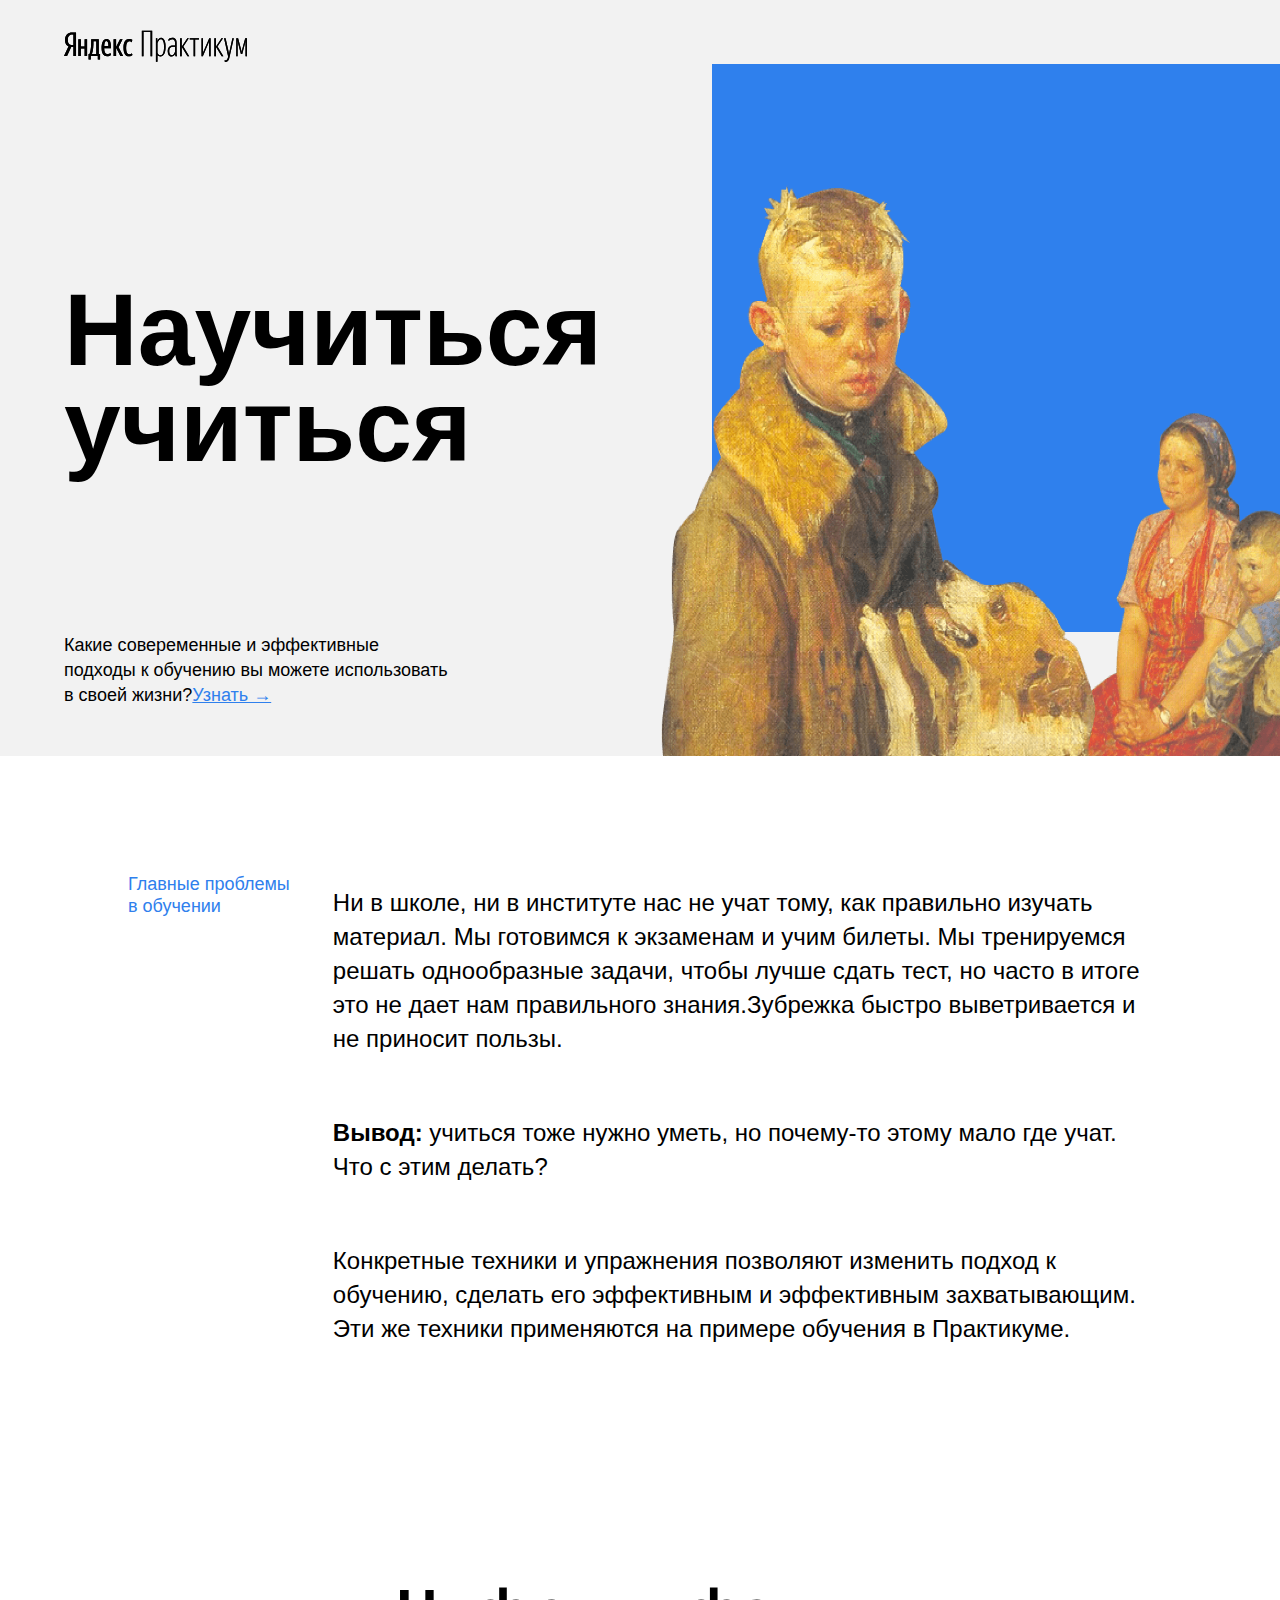
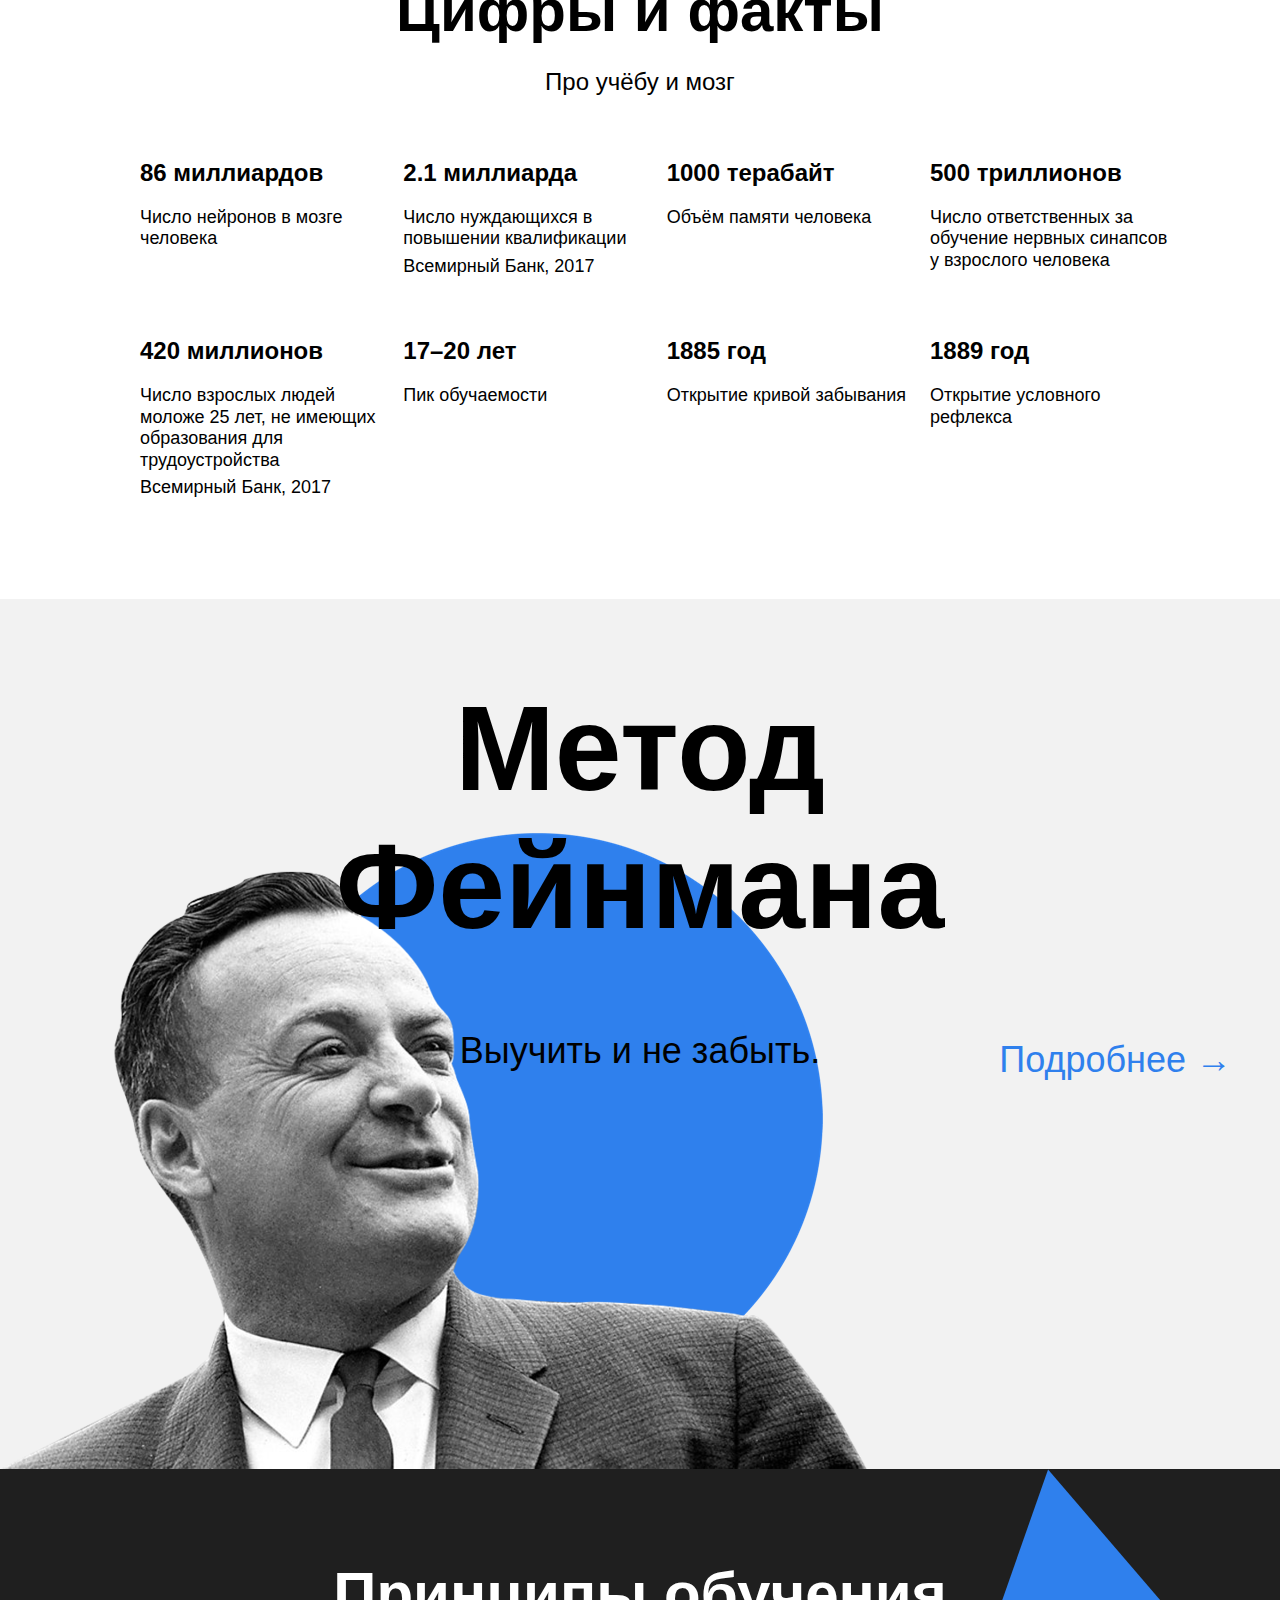
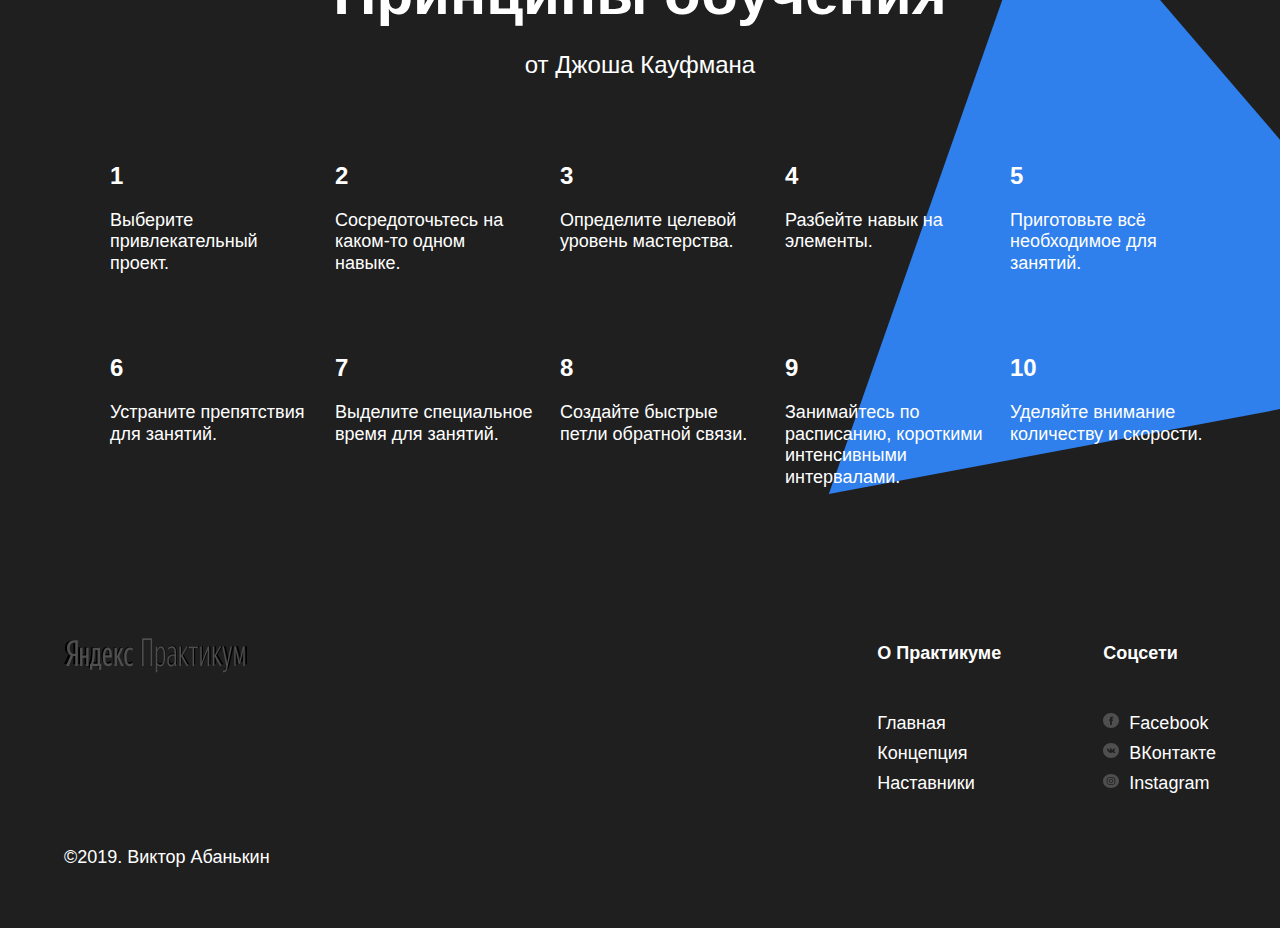
==== index.html @ 9053b9c8 "Add files via upload" ====
<!DOCTYPE html>
<html lang="ru">
<head>
  <meta charset="UTF-8">
  <link rel="stylesheet" href="./styles/normalize.css" >
  <link rel="stylesheet" href="./styles/style.css">
  <meta name="viewport" content="width=device-width, initial-scale=1.0">
  <title>Научиться учиться</title>
</head>
<body>
  <div class="page">
    <header class="header">
      <div><img class="logo logo_place_header" src="./images/logo_place_header.svg" alt ="Яндекс практикум"></div>
      <h1 class="header__title"> Научиться учиться </h1>
      <p class="header__subtitle"> Какие совеременные и эффективные подходы к обучению вы можете использовать в своей жизни?<a class="header__link" href="#" класс ="ссылка"> Узнать →</a></p>
      <img class="header__main-illustration" src="./images/header-image.png" alt ="Опять двойка">
      <div class="header__square-pic"></div>
  </header>
  <main class="content">
  <section class="description" aria-label="Главные проблемы в обучении">
      <div class="two-columns">
      <p class="two-columns__brief"> Главные проблемы в обучении </p>
      <div class='two-columns__main-text'>
      <p class = " two-columns__paragraph"> Ни в школе, ни в институте нас не учат тому, как правильно
      изучать материал. Мы готовимся к экзаменам и учим билеты. Мы тренируемся решать однообразные задачи, 
      чтобы лучше сдать тест, но часто в итоге это не дает нам правильного знания.Зубрежка быстро выветривается и не приносит пользы.
      </p>
      <p class="two-columns__paragraph">
      <span class="two-columns__span-accent"> Вывод:</span> учиться тоже нужно уметь, но почему-то этому мало где учат. Что с этим делать?
      </p>
      <p class="two-columns__paragraph">
      Конкретные техники и упражнения позволяют изменить подход к обучению, сделать его эффективным и эффективным
      захватывающим.
      Эти же техники применяются на примере обучения в Практикуме.</p>
  </div>
  </div>
  </section>

<section class="digits">
        <h2 class="digits-title">Цифры и факты</h2>
        <p class="digits-subtitle">Про учёбу и мозг</p>
        <ul class="table">
          <li class="table__cell">
            <h3 class="table__heading">86 миллиардов</h3>
            <p class="table__text">Число нейронов в мозге человека</p>
          </li>
          <li class="table__cell">
            <h3 class="table__heading">2.1 миллиарда</h3>
            <p class="table__text">Число нуждающихся в повышении квалификации</p>
            <cite class="table__text">Всемирный Банк, 2017</cite>
          </li>
          <li class="table__cell">
            <h3 class="table__heading">1000 терабайт</h3>
            <p class="table__text">Объём памяти человека</p>
          </li>
          <li class="table__cell">
            <h3 class="table__heading">500 триллионов</h3>
            <p class="table__text">Число ответственных за обучение нервных синапсов у взрослого человека</p>
          </li>
          <li class="table__cell">
            <h3 class="table__heading">420 миллионов</h3>
            <p class="table__text">Число взрослых людей моложе 25 лет, не имеющих образования для трудоустройства</p>
            <cite class="table__text">Всемирный Банк, 2017</cite>
          </li>
          <li class="table__cell">
            <h3 class="table__heading">17–20 лет</h3>
            <p class="table__text">Пик обучаемости</p>
          </li>
          <li class="table__cell">
            <h3 class="table__heading">1885 год</h3>
            <p class="table__text">Открытие кривой забывания</p>
          </li>
          <li class="table__cell">
            <h3 class="table__heading">1889 год</h3>
            <p class="table__text">Открытие условного рефлекса</p>
          </li>
        </ul>
</section>


 <section class="feynman">
        <h2 class="feynman__title">Метод Фейнмана</h2>
        <p class="feynman__subtitle">Выучить и не забыть.</p>
        <a class="feynman__link" href="https://medium.com/taking-note/learning-from-the-feynman-technique-5373014ad230" target="_blank" rel="noopener">Подробнее &rarr;</a>
      </section>

      <section class="kaufman">
        <h2 class="section-title section-title_theme_dark">Принципы обучения</h2>
        <p class="section-subtitle section-subtitle_theme_dark">от Джоша Кауфмана</p>
        <ul class="table table_theme_dark">
          <li class="table__cell table__cell_theme_dark">
            <h3 class="table__heading table__heading_theme_dark">1</h3>
            <p class="table__text table__text_theme_dark">Выберите привлекательный проект.</p>
          </li>
          <li class="table__cell table__cell_theme_dark">
            <h3 class="table__heading table__heading_theme_dark">2</h3>
            <p class="table__text table__text_theme_dark">Сосредоточьтесь на каком-то одном навыке.</p>
          </li>
          <li class="table__cell table__cell_theme_dark">
            <h3 class="table__heading table__heading_theme_dark">3</h3>
            <p class="table__text table__text_theme_dark">Определите целевой уровень мастерства.</p>
          </li>
          <li class="table__cell table__cell_theme_dark">
            <h3 class="table__heading table__heading_theme_dark">4</h3>
            <p class="table__text table__text_theme_dark">Разбейте навык на элементы.</p>
          </li>
          <li class="table__cell table__cell_theme_dark">
            <h3 class="table__heading table__heading_theme_dark">5</h3>
            <p class="table__text table__text_theme_dark">Приготовьте всё необходимое для занятий.</p>
          </li>
          <li class="table__cell table__cell_theme_dark">
            <h3 class="table__heading table__heading_theme_dark">6</h3>
            <p class="table__text table__text_theme_dark">Устраните препятствия для занятий.</p>
          </li>
          <li class="table__cell table__cell_theme_dark">
            <h3 class="table__heading table__heading_theme_dark">7</h3>
            <p class="table__text table__text_theme_dark">Выделите специальное время для занятий.</p>
          </li>
          <li class="table__cell table__cell_theme_dark">
            <h3 class="table__heading table__heading_theme_dark">8</h3>
            <p class="table__text table__text_theme_dark">Создайте быстрые петли обратной связи.</p>
          </li>
          <li class="table__cell table__cell_theme_dark">
            <h3 class="table__heading table__heading_theme_dark">9</h3>
            <p class="table__text table__text_theme_dark">Занимайтесь по расписанию, короткими интенсивными интервалами.</p>
          </li>
          <li class="table__cell table__cell_theme_dark">
            <h3 class="table__heading table__heading_theme_dark">10</h3>
            <p class="table__text table__text_theme_dark">Уделяйте внимание количеству и скорости.</p>
          </li>
        </ul>
        <div class="kaufman__triangle rotation">
        </div>
      </section>


  </main>
<footer class="footer">
      <div class="footer__columns">
        <div class="footer__column footer__column_content_copyright">
          <img class="logo logo_place_footer" src="./images/logo_place_footer.svg" alt="Логотип Яндекс Практикум">
          <p class="footer__author">&copy;2019. Виктор Абанькин</p>
        </div>
        <nav class="footer__column footer__column_content_info">
          <h3 class="footer__column-heading">О Практикуме</h3>
          <ul class="footer__column-links">
            <li><a class="footer__column-link" href="https://praktikum.yandex.ru/" target="_blank" rel="noopener">Главная</a></li>
            <li><a class="footer__column-link" href="#" target="_blank" rel="noopener">Концепция</a></li>
            <li><a class="footer__column-link" href="#" target="_blank" rel="noopener">Наставники</a></li>
          </ul>
        </nav>
        <nav class="footer__column footer__column_content_social">
          <h3 class="footer__column-heading">Соцсети</h3>
          <ul class="footer__column-links">
            <li><a class="footer__column-link" href="#" target="_blank" lang="en" rel="noopener"><img class="footer__social-icon" src="./images/facebook_color_white.svg" alt="Иконка социальной сети Фейсбук">Facebook</a></li>
            <li><a class="footer__column-link" href="#" target="_blank" rel="noopener"><img class="footer__social-icon" src="./images/vk_color_white.svg" alt="Иконка социальной сети ВКонтакте">ВКонтакте</a></li>
            <li><a class="footer__column-link" href="#" target="_blank" lang="en" rel="noopener"><img class="footer__social-icon" src="./images/instagram_color_white.svg" alt="Иконка социальной сети Инстаграм">Instagram</a></li>
          </ul>
        </nav>
      </div>
    </footer>
  </div>
</body>
</html>
---- styles/style.css ----
.page {  
  min-width: 1100px;
  /* мы ещё не умеем делать мобильную версию сайта, */
  /* поэтому выше установлена минимальная ширина страницы */
  max-width: 1600px;
  /* выше установили ограничение по максимальной ширине */
  margin: 0 auto;
  /* выше для экранов больше 1600px отцентрировали весь контент */
  font-family: 'Helvetica Neue', Arial, sans-serif;
}
/* шапка */
.header {
  height: 100vh;
  min-height: 600px;
  max-height: 756px;
  background-color:#F2F2F2;
  display:flex;
  position: relative;
  margin-bottom:100px;
  overflow:hidden;
  background-attachment: #f2f2f2;
}
.page: {
  min-width: 1100px;
  max-width: 1600px;

}
.logo {
  background-image:url(../images/logo_place_header.svg);
  background-repeat: no-repeat;
}
.logo_place_header {
  position:absolute;
  top:30px;
  left:64px;
  width:183px;
  height:32px;
  overflow:hidden;
}
.header__title {
  text-align: left;
  position: relative;
  width:730px;
  font-size:102px;
  line-height:96px;
  margin-left:64px;
  font-weight: bold;
  margin-top:auto;
  margin-bottom:auto;
  display:inline-block;
}
.header__subtitle {
  position: absolute;
  bottom:30px;
  left:64px;
  width:388px;
  line-height:25px;
  font-size:18px;
}
/* ссылка в шапке */
.header__link {
  position: absolute;
  color:#2F80ED;
}
.header__main-illustration {
  position: absolute;
  right:0;
  bottom:0;
  width:765px;
  height:608px;
  z-index:1;
  max-width:50%;
}
/* ниже мы привели пример двух селекторов, чтобы вы вспомнили запись элемента */
.header__square-pic {
  height: 568px;
  width: 568px;
  background-color:#2F80ED;
  position: absolute;
  top: 64px;
  right: 0;
}

/* контент */
.description {
  margin-top:100px;
  margin-bottom:100px;
}

.two-columns__span-accent {
  font-weight: bold;
  font-size:24px;
  line-height: 34px;
}

.two-columns {
  display:flex;
  flex-direction: row;
  justify-content: space-between;
  margin-top:0;
  width:80%;
  position: relative;
  margin-left:auto;
  margin-right:auto;
  vertical-align: top;
}

.two-columns__brief {
  flex-basis: 175px;
  color: #2F80ED;
  line-height:1.2;
  font-size:18px;
}

.two-columns__main-text {
  flex-basis: 80%;
  min-width: 784px;
  display:flex;
  flex-direction: column;
  justify-content: space-between;
}

.two-columns__paragraph{
  font-size:24px;
  line-height:34px;
  margin-top:30px;
  margin-bottom:30px;
}
/* блок digits */
.digits {
  display: flex;
  align-items: center;
  flex-direction: column;
  margin: 100px;
}
.digits-title {
  line-height: 1.15;
  font-size: 60px;
  font-weight: bold;
  text-align: center;
  margin-top: 100px;
  margin-bottom: 0px;
}
.digits-subtitle {
  margin: 0;
  margin-top: 20px;
  width: 60%;
  text-align: center;
  line-height: 34px;
  font-size: 24px;
  font-weight: normal;
  z-index: 2;
}
.table {
  max-width: 1100px;
  font-size: 24px;
  display: flex;
  flex-wrap: wrap;
  justify-content: space-between;
  align-content: space-between;
  margin: 0 auto;
}
.table__cell {
  width: 250px;
  margin-top: 60px;
  list-style: none;
}
.table__heading {
  margin: 0;
  padding: 0;
  line-height: 1.15;
  font-size: 24px;
  font-weight: bold;
}
.table__text {
  margin: 20px 0 0;
  padding: 0;
  line-height: 1.2;
  font-size: 18px;
  font-weight: normal;
  font-style: normal;
}
/* блок feynman */
.feynman {
  height: 790px;
  position: relative;
  background-image: url(../images/feynman.png);
  background-repeat: no-repeat;
  background-position: bottom 0 left 0;
  background-size: 867px 637px;
  background-color: #f2f2f2;
  display: flex;
  flex-direction: column;
  align-items: center;
  padding-top: 80px;
}
.feynman__title {
  width: 648px;
  margin: 0;
  padding: 0;
  text-align: center;
  line-height: 1.15;
  font-size: 120px;
  font-weight: bold;
}
.feynman__subtitle {
  margin: 0;
  padding: 0;
  margin-top: 70px;
  text-align: center;
  line-height: 51px;
  font-size: 36px;
  font-weight: normal;
}
.feynman__link {
  position: absolute;
  top: 50%;
  right: 48px;
  line-height: 51px;
  font-size: 36px;
  font-weight: normal;
  color:  #2f80ed;
  text-decoration: none;
  transition: opacity .3s ease;
}

 /* блок kaufman */
.kaufman {
  display: flex;
  position: relative;
  overflow: hidden;
  justify-content: center;
  flex-direction: column;
  align-items: center;
  padding: 90px auto 90px;
  margin: 0;
  background-color: #1f1f1f;
  z-index: 1;
  color: white;
}
.section-title_theme_dark {
  text-align: center;
  width: 60%;
  line-height: 1.15;
  font-size: 60px;
  font-weight: bold;
  margin-top: 90px;
  margin-bottom: 0px;
}
.section-subtitle_theme_dark {
  text-align: center;
  width: 60%;
  margin-top: 20px;
  margin-bottom: 0;
  line-height: 34px;
  font-size: 24px;
  font-weight: normal;
}
.table_theme_dark {
  margin: 0px auto 90px;
  display: flex;
  flex-wrap: wrap;
  justify-content: space-between;
}
.table__heading_theme_dark {
  line-height: 1.15;
  font-size: 24px;
  font-weight: bold;
  width: 200px;
}
.table__text_theme_dark {
  margin-top: 20px;
  font-size: 18px;
  font-weight: normal;
  line-height: 1.2;
  width: 200px;
}

.kaufman__triangle {
  position: absolute;
  right: -210px;
  overflow: hidden;
  width: 877px;
  height: 877px;
  background-image: url(../images/kaufman-triangle.svg);
  background-size: contain;
  background-repeat: no-repeat;
  top: 0;
  z-index: 0;
}
.table__cell_theme_dark {
  width: 200px;
  color: white;
  margin-right: 0;
  margin-top: 80px;
  z-index: 1;
}
.footer {
  flex-basis: 711px;
  min-height: 350px;
  widows: 90%;
  box-sizing: border-box;
  padding: 60px 0 40px;
  display: flex;
  justify-content: center;
  background-color: #1f1f1f;
}
.logo_place_footer {
  width: 183px;
  height: 35px;
}
.footer__columns {
  width: 90%;
  display: flex;
  justify-content: space-between;
}
.footer__column {
  display: flex;
  flex-direction: column;
}

.footer__column_content_copyright {
  flex-basis: 711px;
  display: flex;
  flex-direction: column;
  justify-content: space-between;
}
.footer__author {
  margin: 18px 0;
  padding: 0;
  color: white;
  line-height: 25px;
  font-size: 18px;
  font-weight: normal;
}
.footer__column-heading {
  margin: 0;
  margin-bottom: 20px;
  padding: 0;
  color: white;
  line-height: 30px;
  font-size: 18px;
  font-weight: bold;
}
.footer__column-links {
  display: flex;
  flex-direction: column;
  margin: 20px 0 16px;
  list-style: none;
  padding: 0;
  font-size: 18px;
  line-height: 30px;
  font-weight: normal;
}
.footer__social-icon {
  width: 16px;
  height: 16px;
  margin-right: 10px;
}
.footer__column-link {
  color: white;
  text-decoration: none;
  line-height: 30px;
  font-size: 18px;
  font-weight: normal;
  transition: opacity .3s ease;
}
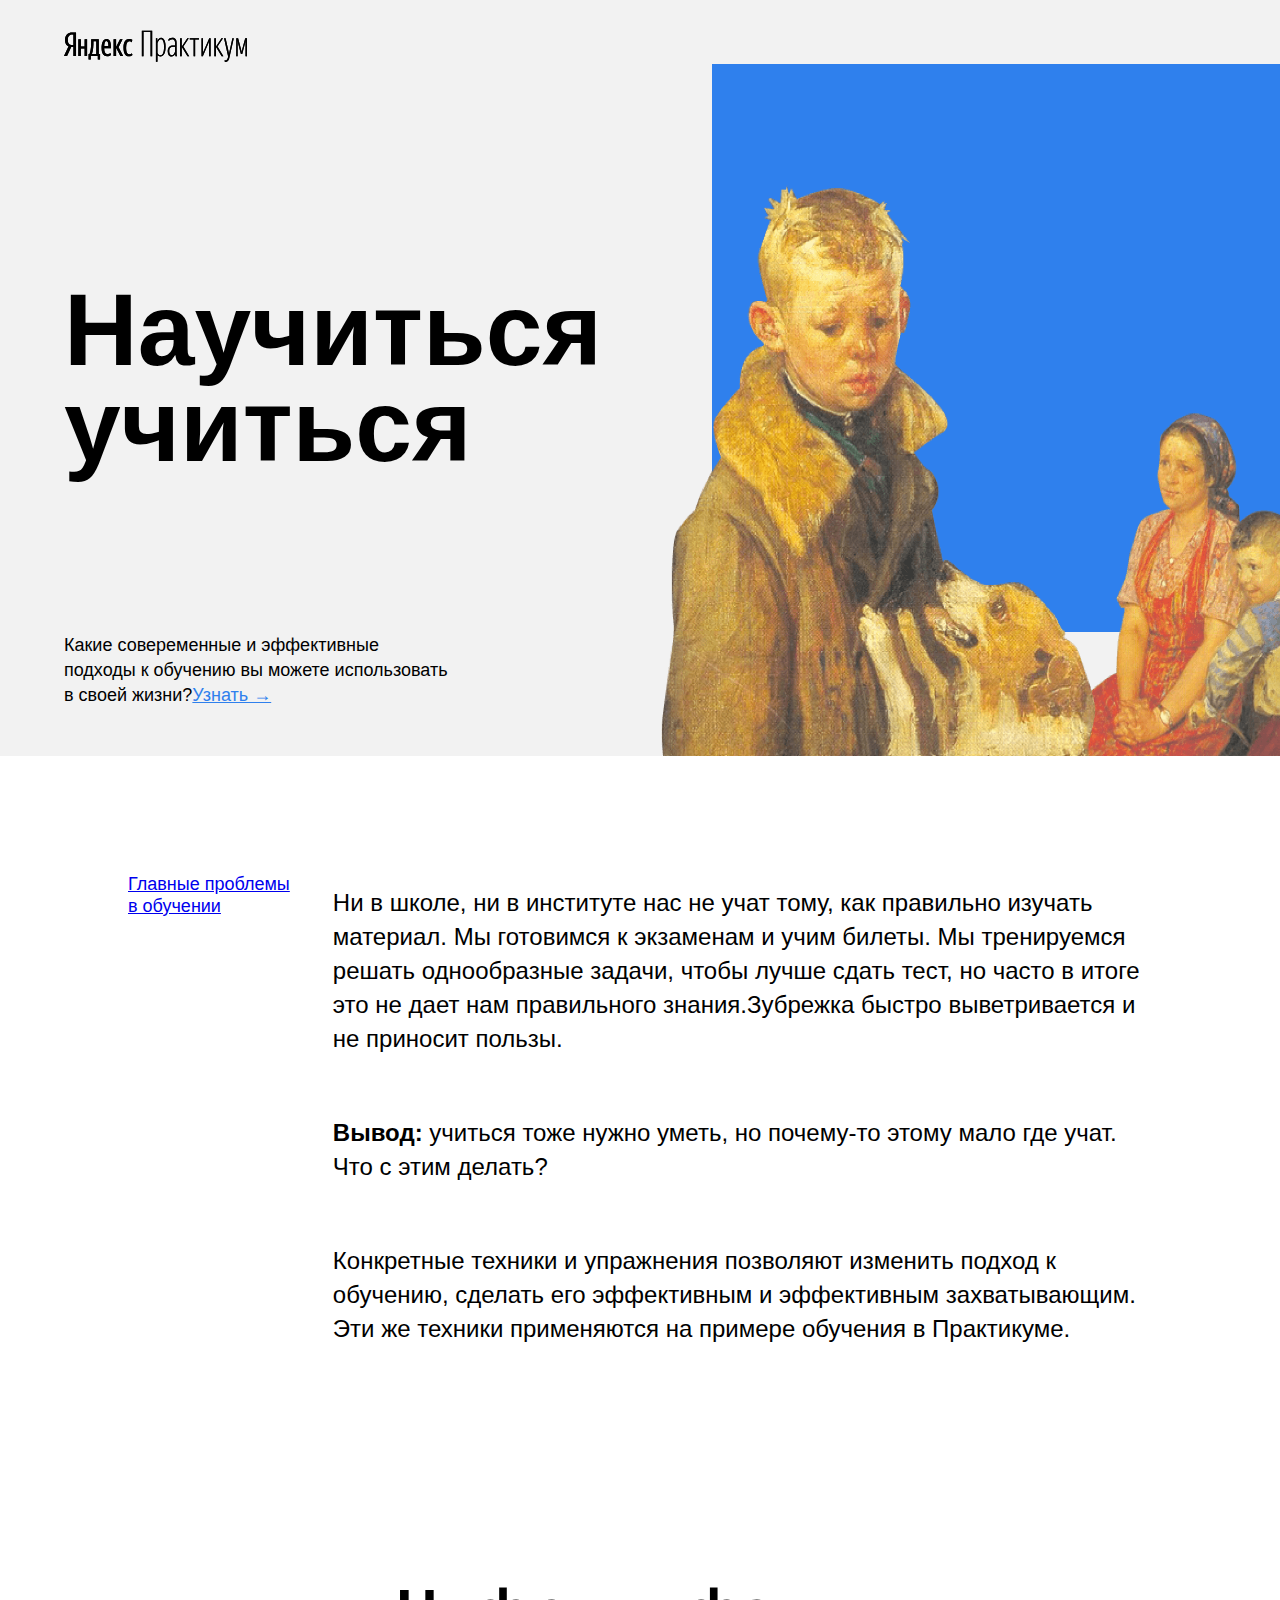
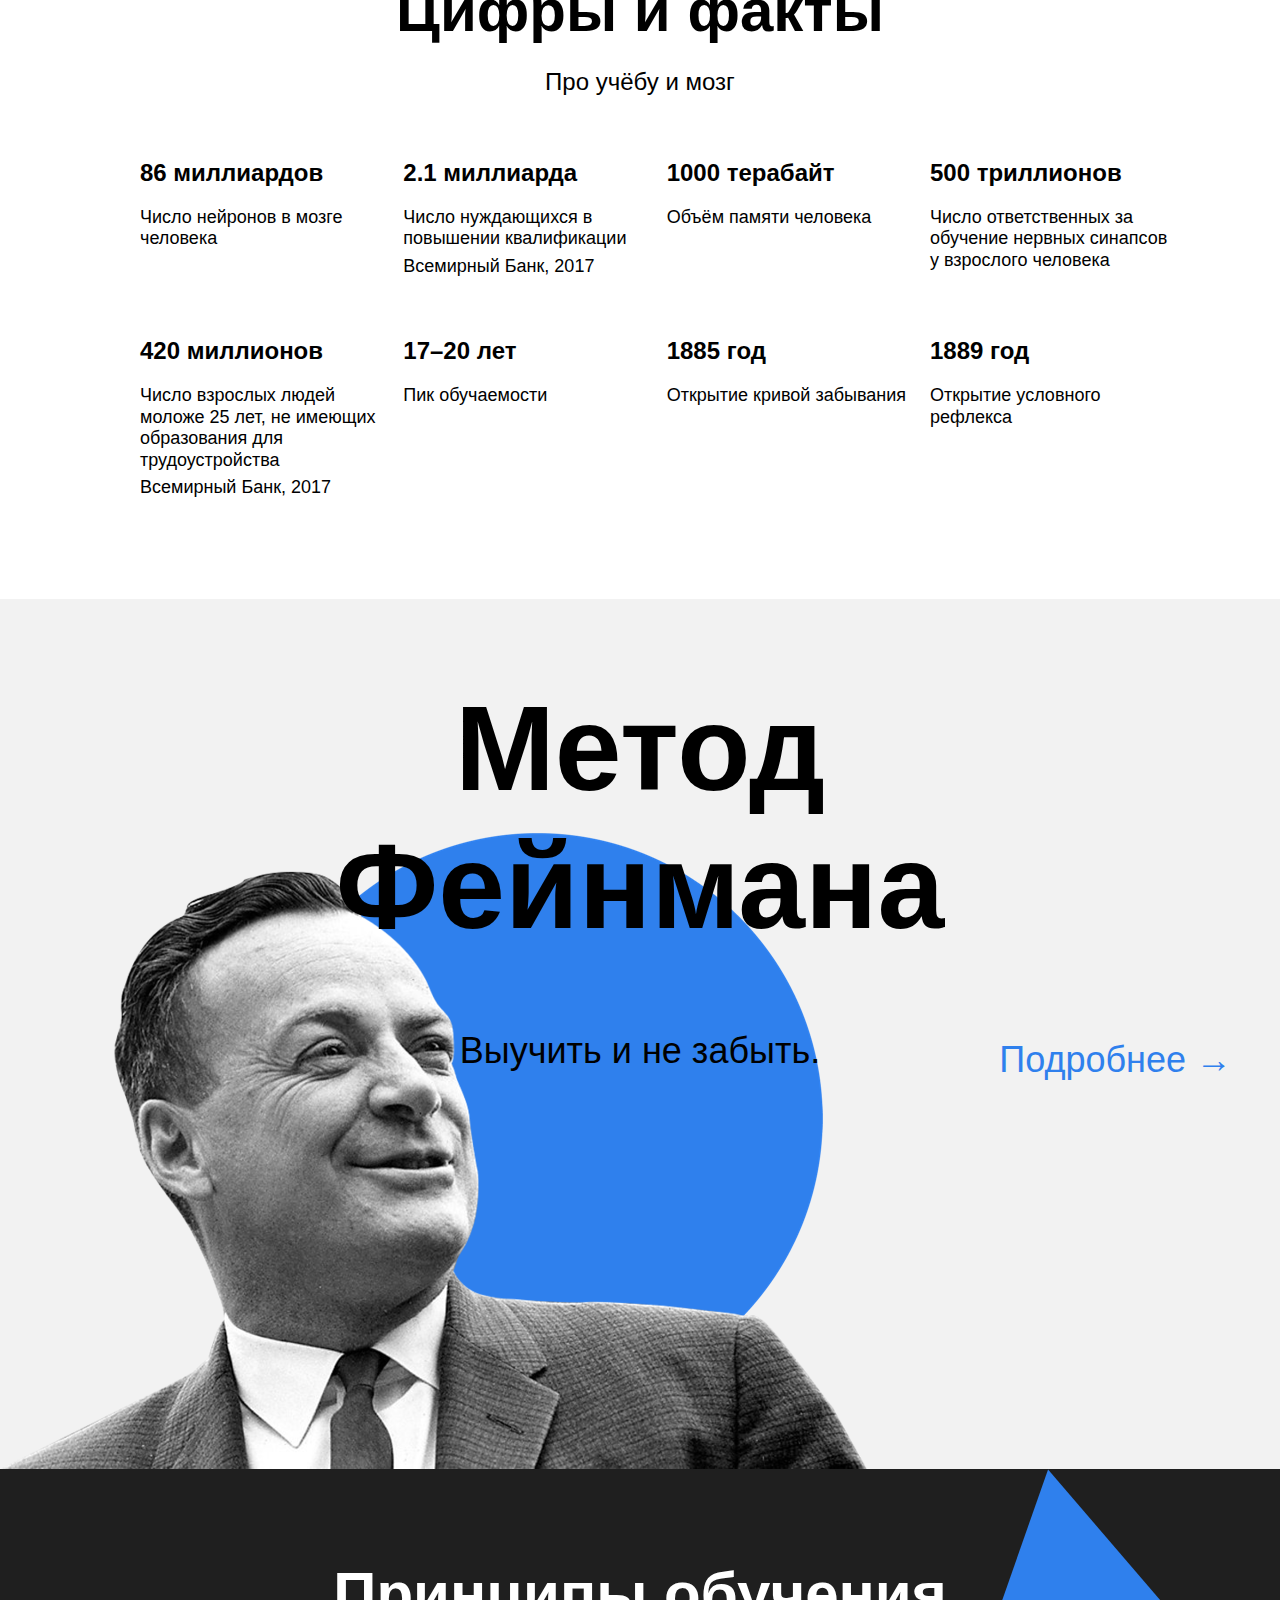
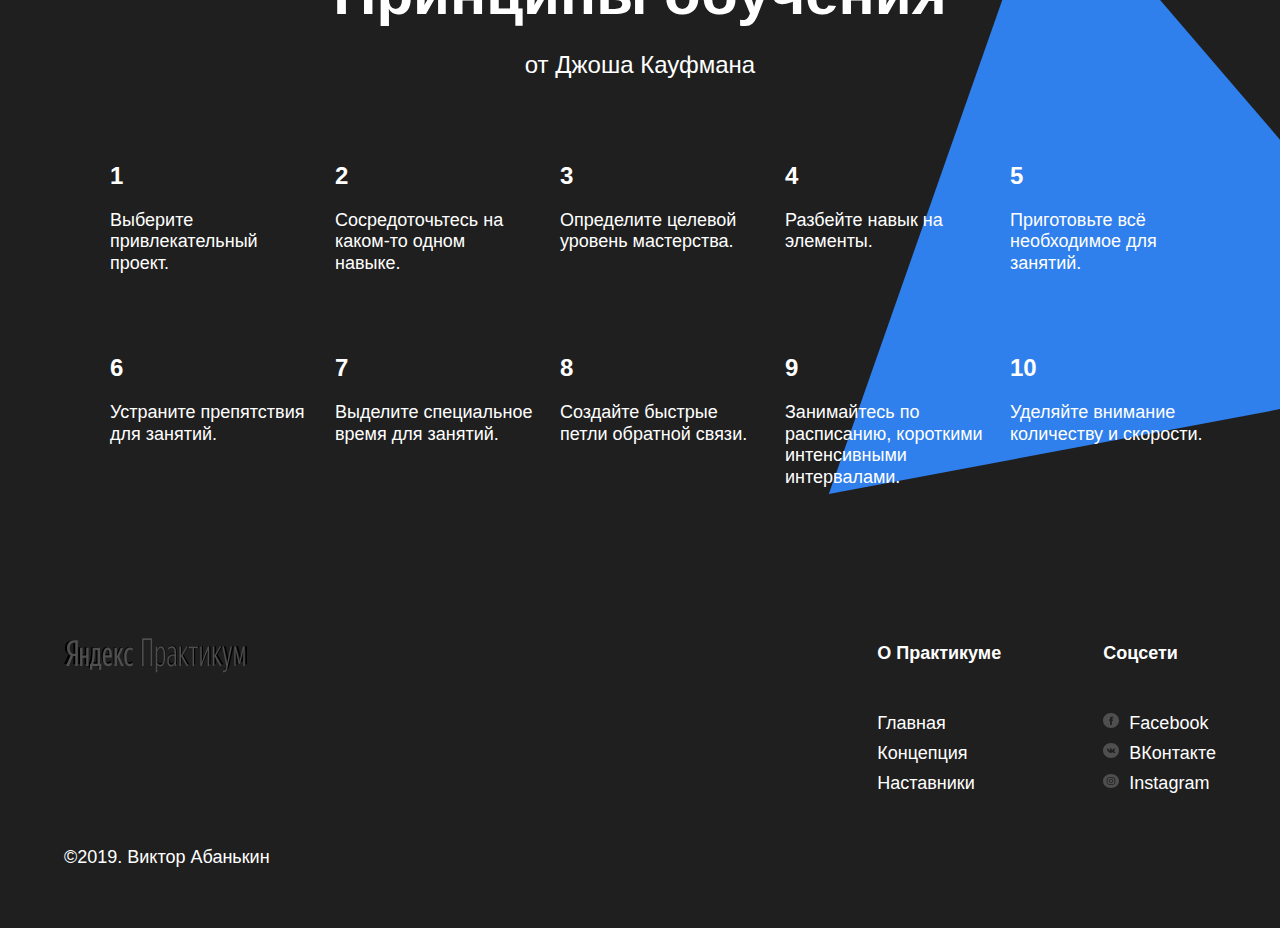
==== commit ec55882c: "Add files via upload" ====
--- a/index.html
+++ b/index.html
@@ -19,7 +19,7 @@
   <main class="content">
   <section class="description" aria-label="Главные проблемы в обучении">
       <div class="two-columns">
-      <p class="two-columns__brief"> Главные проблемы в обучении </p>
+        <p class="two-columns__brief"> <a href="#" класс ="ссылка"> Главные проблемы в обучении </a></p>
       <div class='two-columns__main-text'>
       <p class = " two-columns__paragraph"> Ни в школе, ни в институте нас не учат тому, как правильно
       изучать материал. Мы готовимся к экзаменам и учим билеты. Мы тренируемся решать однообразные задачи, 
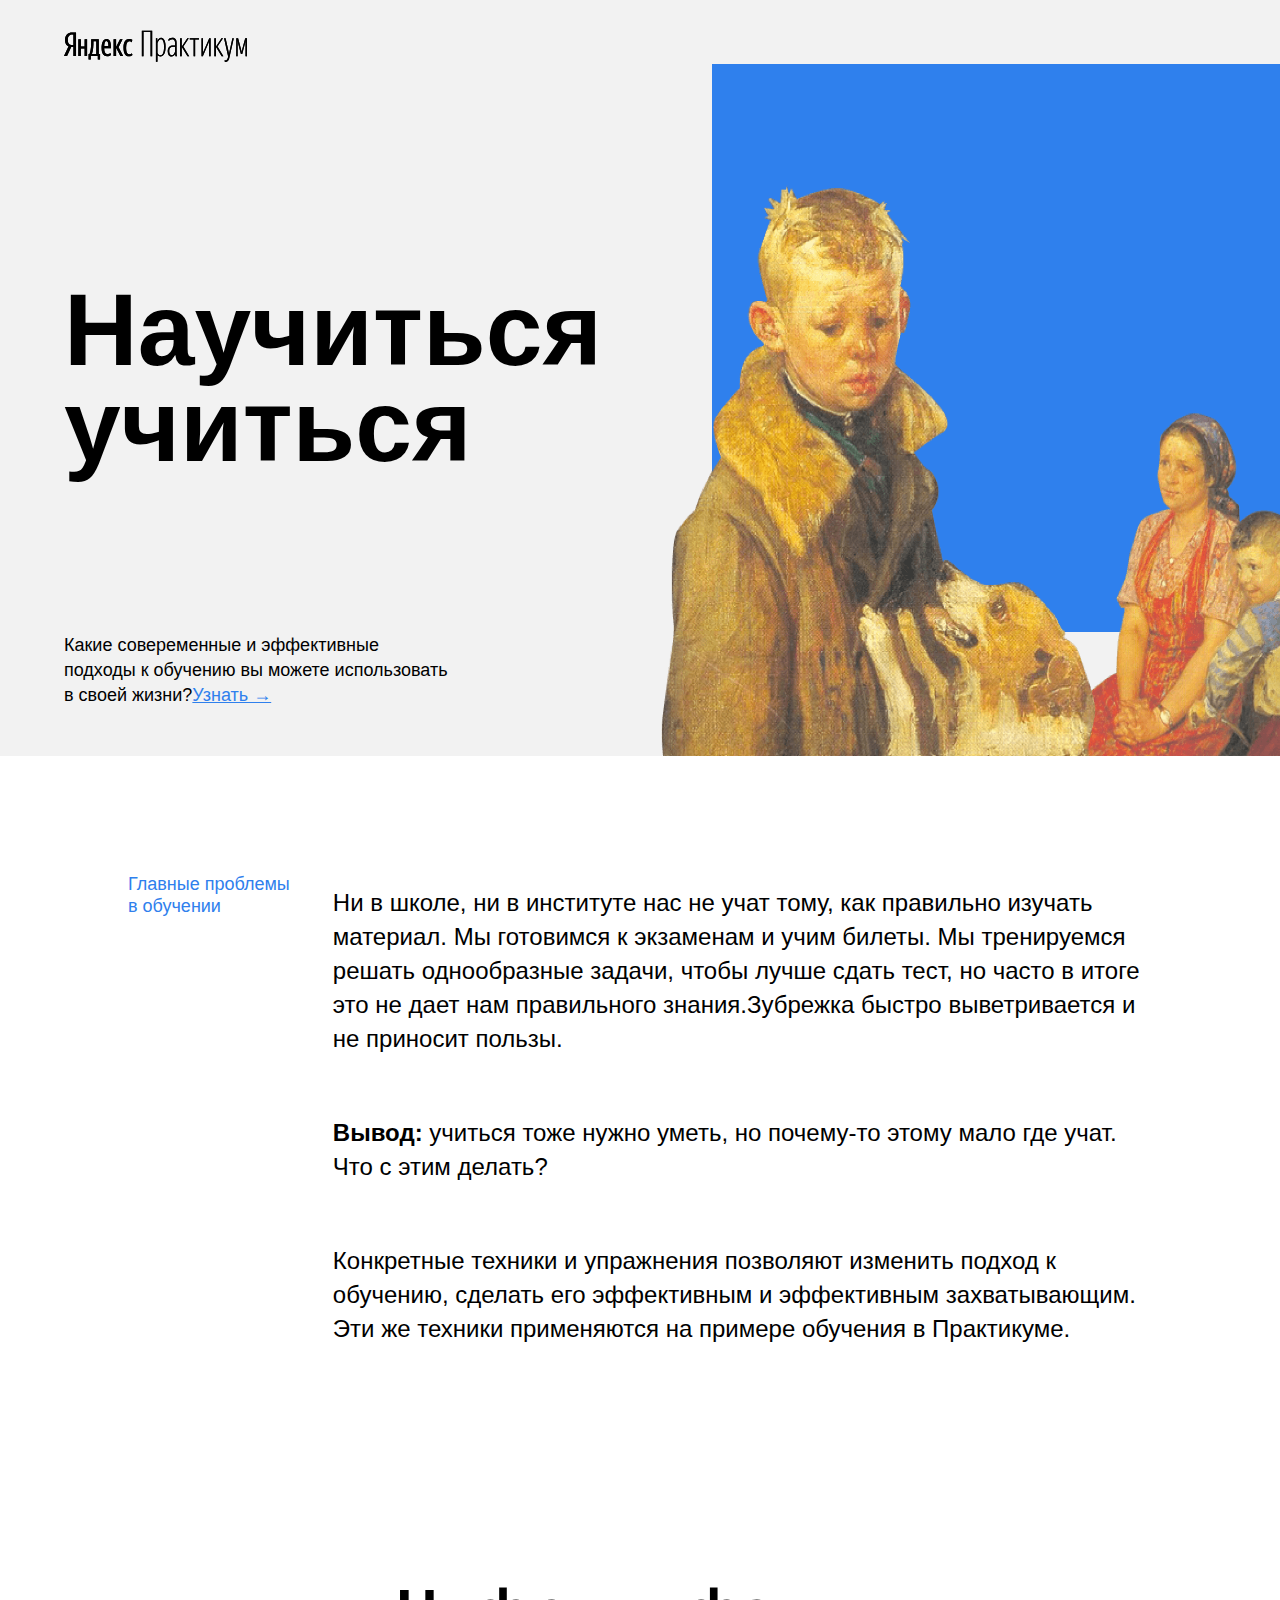
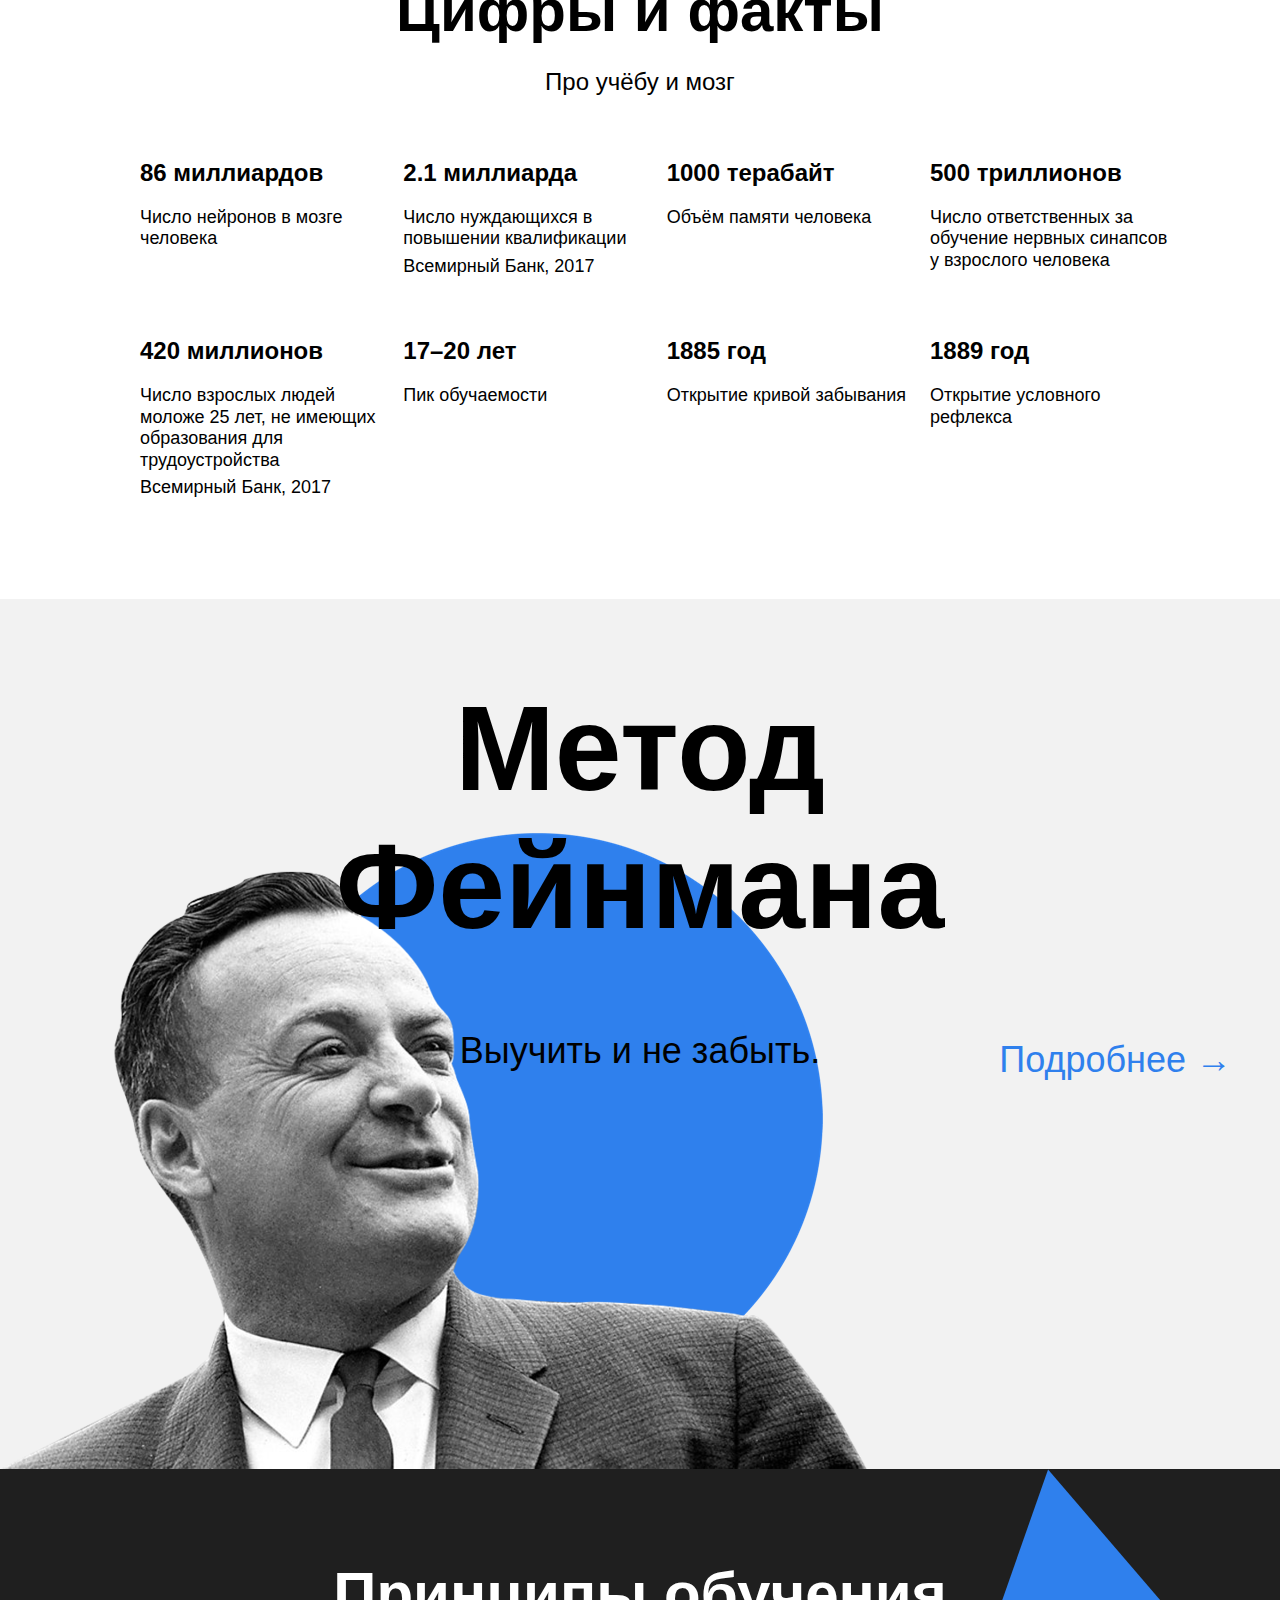
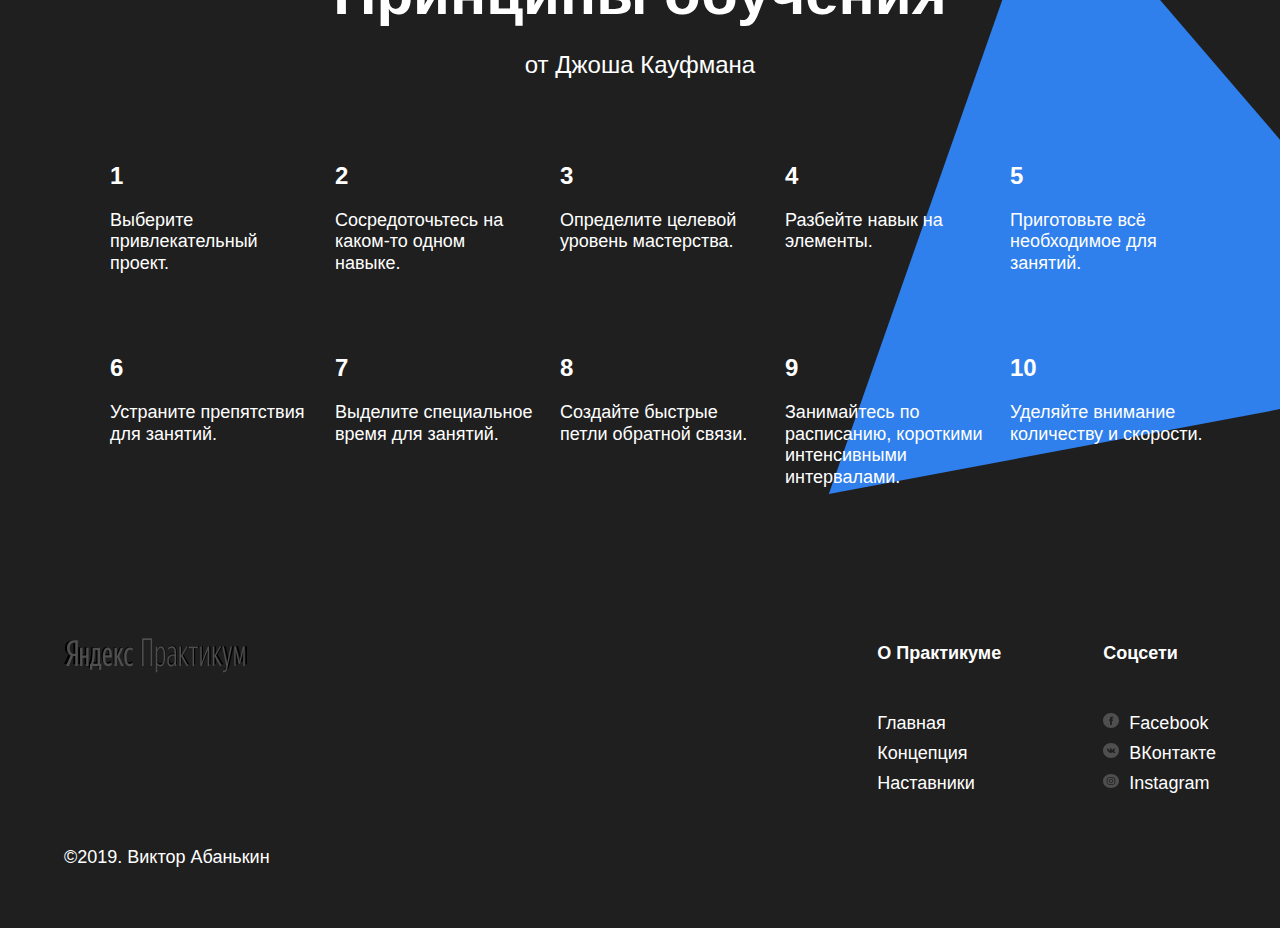
==== commit d4195013: "Add files via upload" ====
--- a/index.html
+++ b/index.html
@@ -19,7 +19,7 @@
   <main class="content">
   <section class="description" aria-label="Главные проблемы в обучении">
       <div class="two-columns">
-        <p class="two-columns__brief"> <a href="#" класс ="ссылка"> Главные проблемы в обучении </a></p>
+        <p class="two-columns__brief"> Главные проблемы в обучении </p>
       <div class='two-columns__main-text'>
       <p class = " two-columns__paragraph"> Ни в школе, ни в институте нас не учат тому, как правильно
       изучать материал. Мы готовимся к экзаменам и учим билеты. Мы тренируемся решать однообразные задачи, 
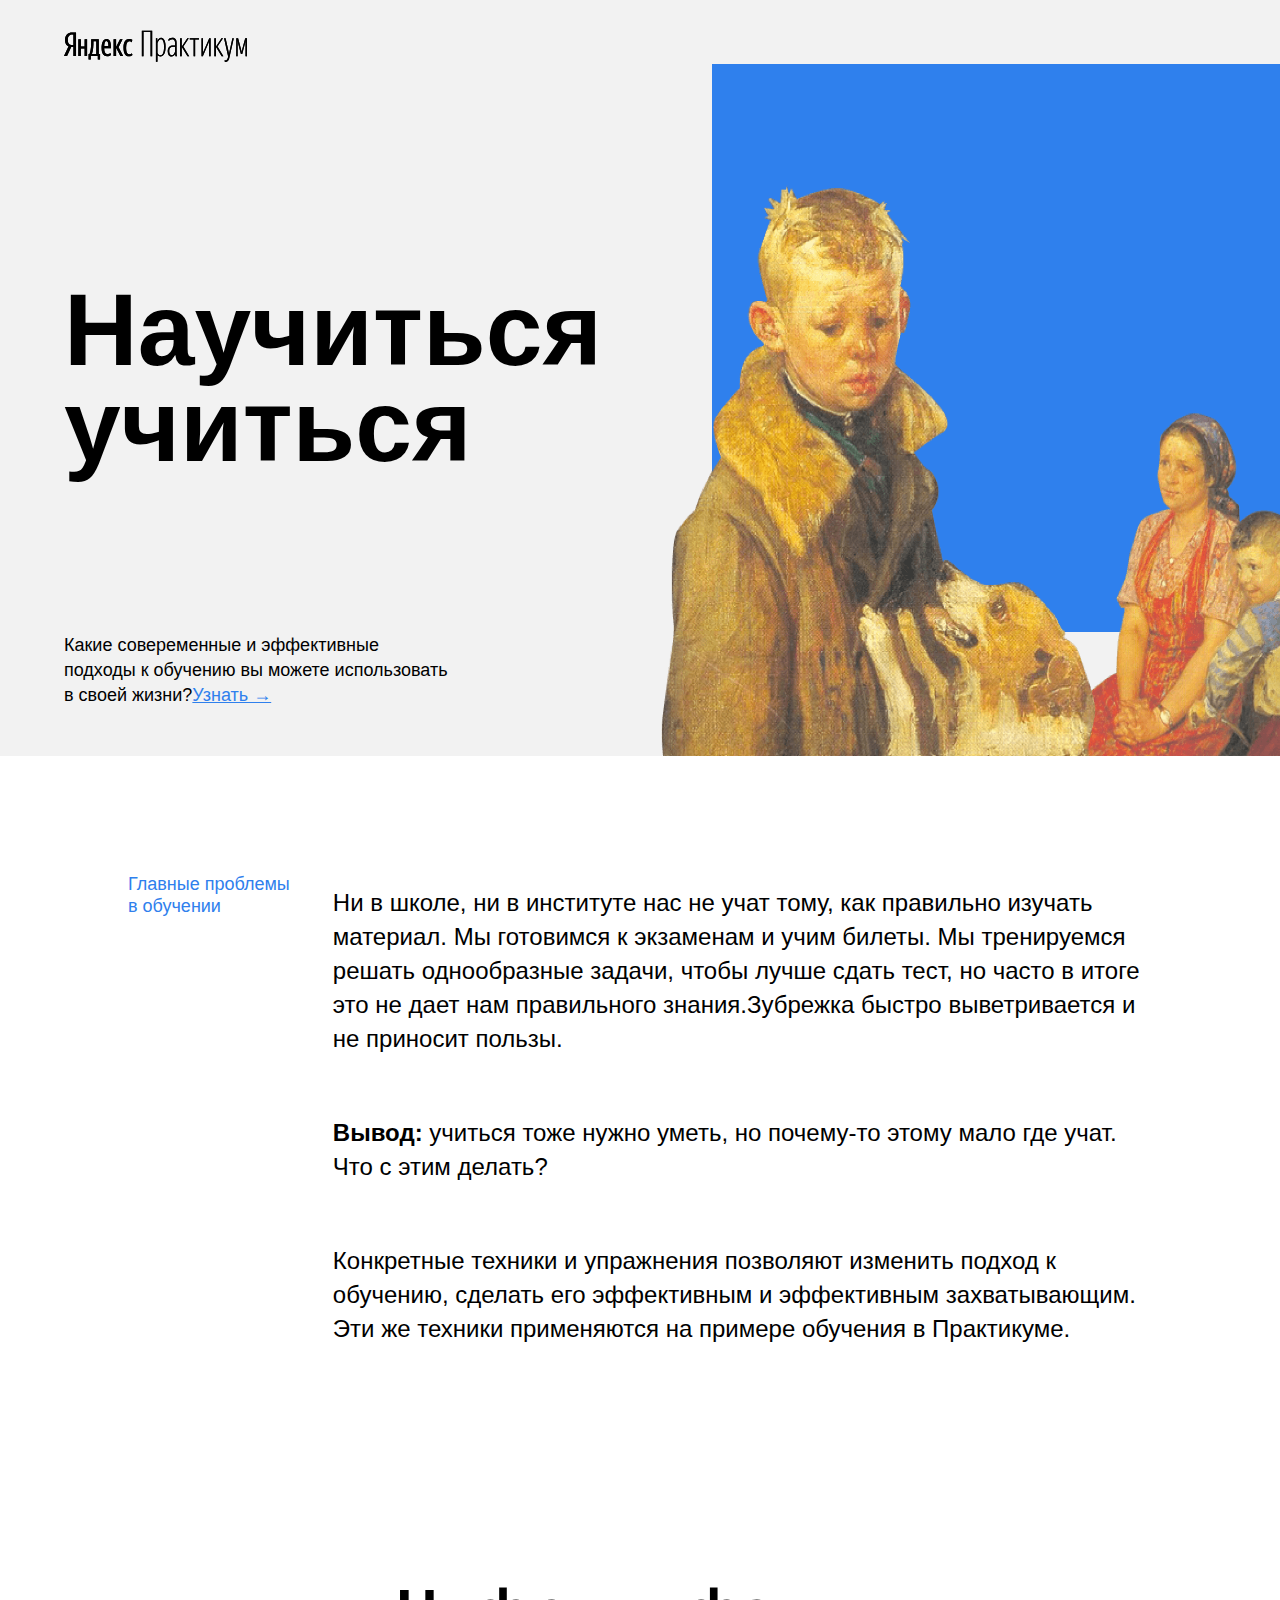
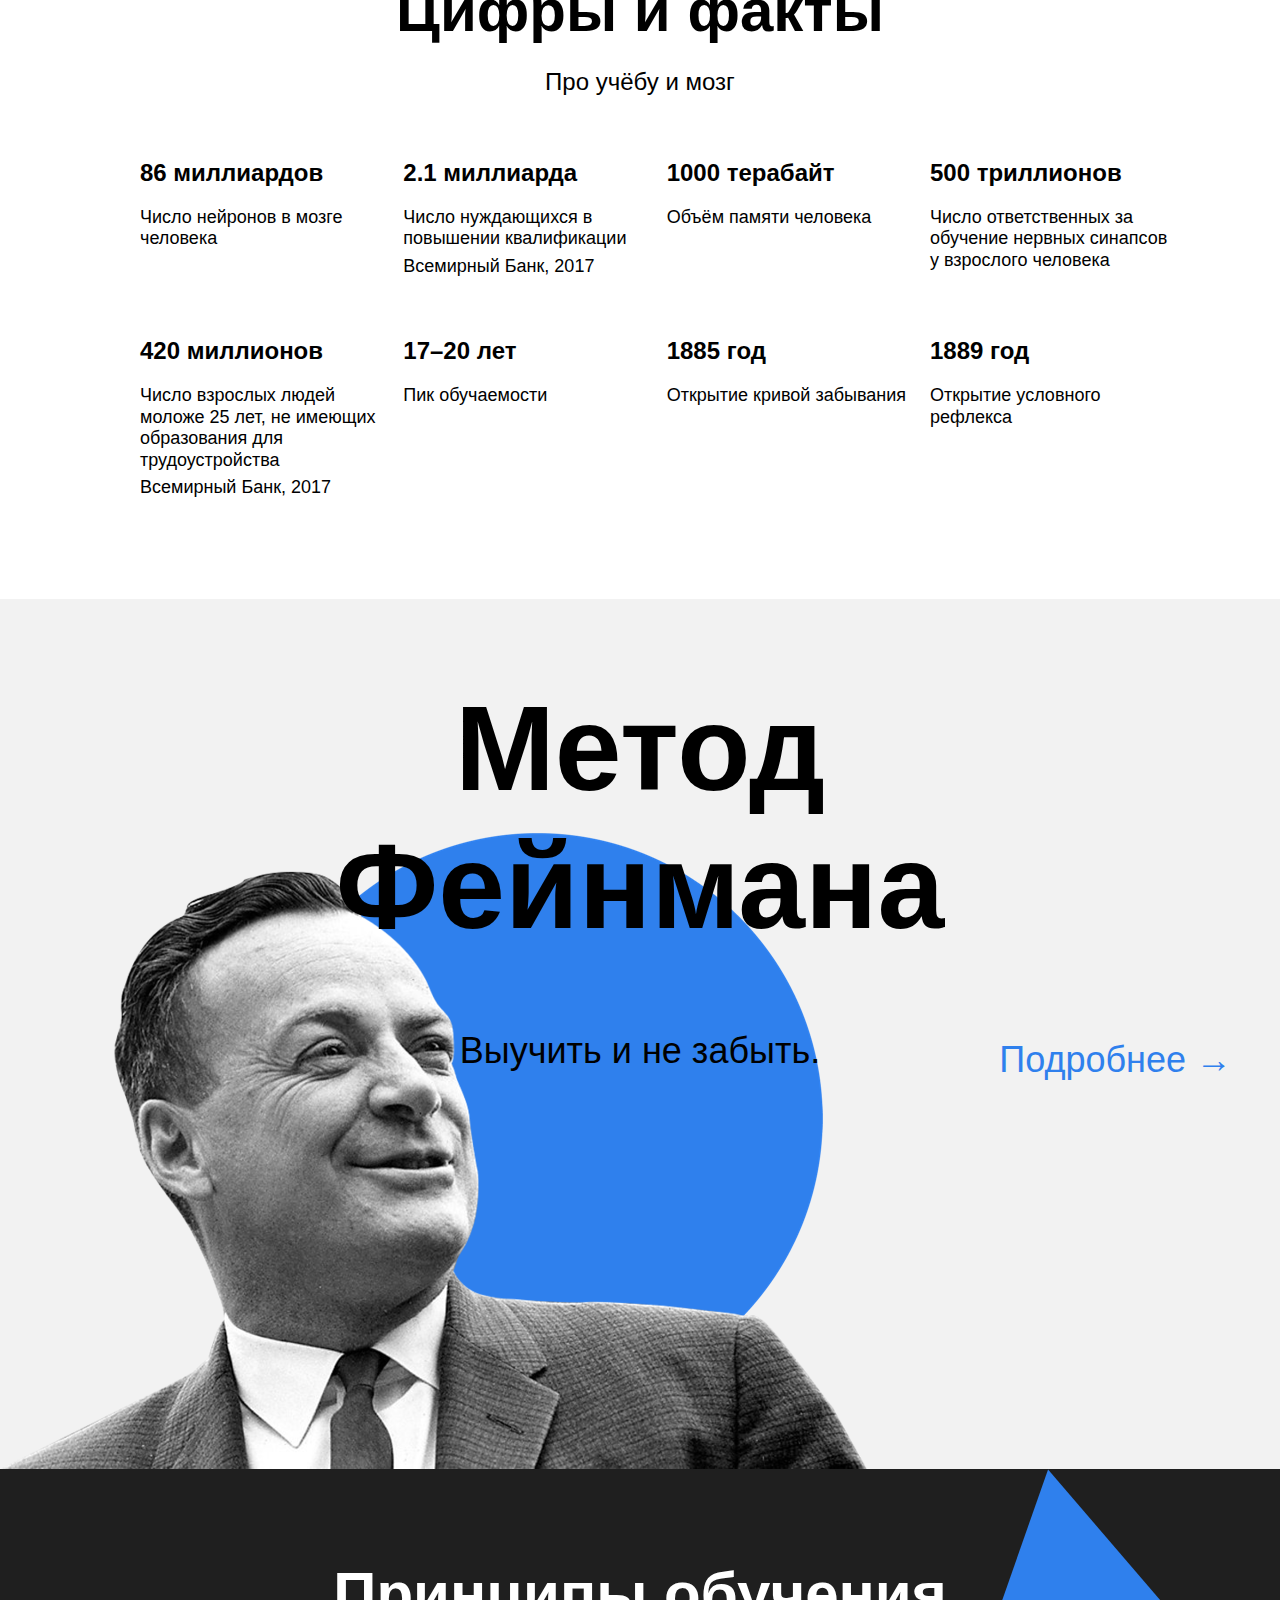
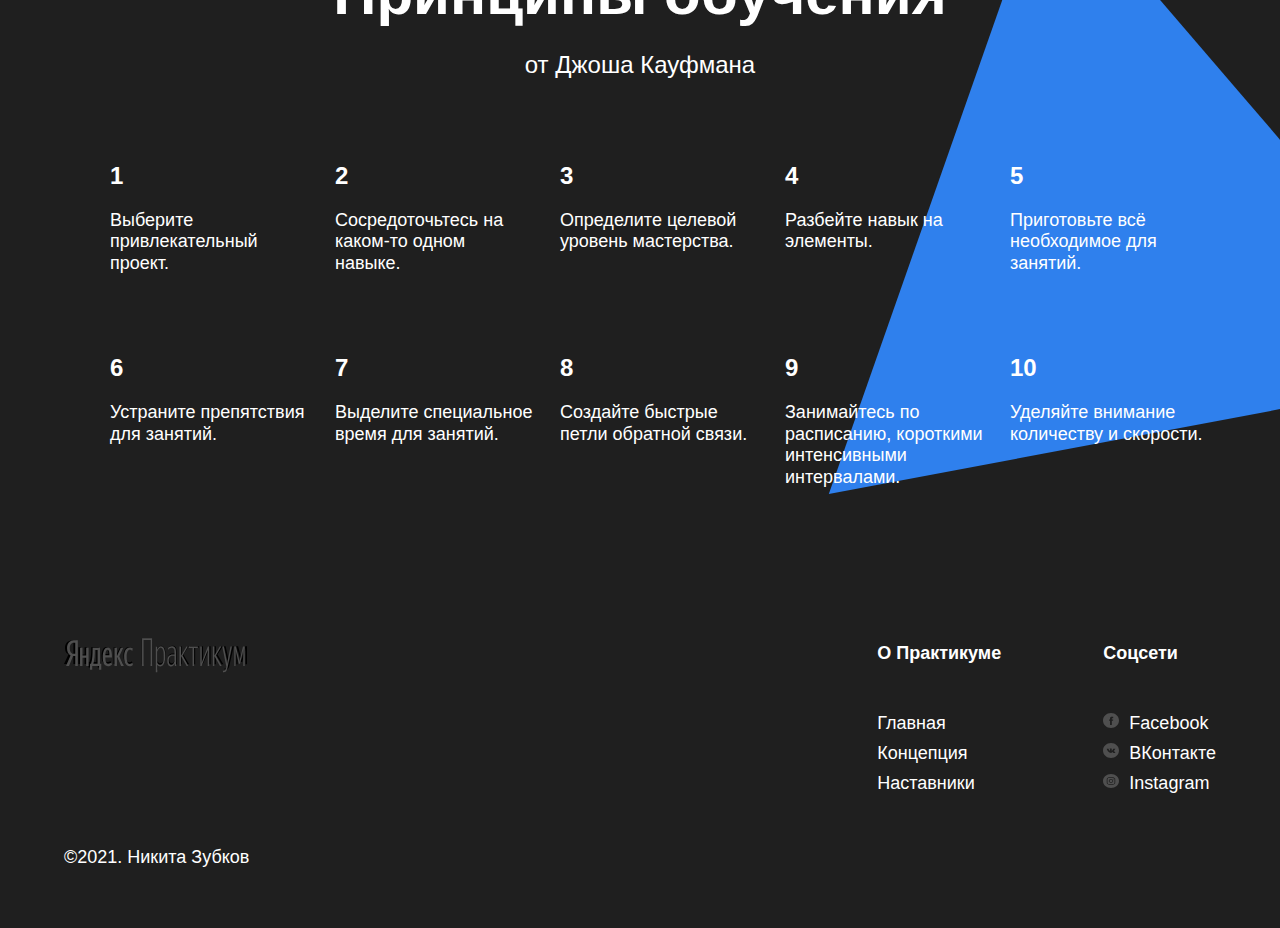
==== commit d6bd8c8f: "Add files via upload" ====
--- a/index.html
+++ b/index.html
@@ -9,34 +9,35 @@
 </head>
 <body>
   <div class="page">
+    <!-- Шапка сайта - Блок header -->
     <header class="header">
-      <div><img class="logo logo_place_header" src="./images/logo_place_header.svg" alt ="Яндекс практикум"></div>
+      <div><img class="logo logo_place_header" src="./images/logo_place_header.svg" alt ="логотип Яндекс практикум"></div>
       <h1 class="header__title"> Научиться учиться </h1>
-      <p class="header__subtitle"> Какие совеременные и эффективные подходы к обучению вы можете использовать в своей жизни?<a class="header__link" href="#" класс ="ссылка"> Узнать →</a></p>
-      <img class="header__main-illustration" src="./images/header-image.png" alt ="Опять двойка">
+      <p class="header__subtitle"> Какие совеременные и эффективные подходы к обучению вы можете использовать в своей жизни?<a class="header__link" href="#" rel="noopener"> Узнать →</a></p>
+      <img class="header__main-illustration" src="./images/header-image.png" alt ="картина опять двойка">
       <div class="header__square-pic"></div>
   </header>
-  <main class="content">
-  <section class="description" aria-label="Главные проблемы в обучении">
+      <!-- Основное содержимое страницы - Блок content -->
+    <main class="content">
+      <!-- Секция 1 - Блок description -->
+    <section class="description" aria-label="Главные проблемы в обучении">
       <div class="two-columns">
-        <p class="two-columns__brief"> Главные проблемы в обучении </p>
-      <div class='two-columns__main-text'>
-      <p class = " two-columns__paragraph"> Ни в школе, ни в институте нас не учат тому, как правильно
+          <p class="two-columns__brief"> Главные проблемы в обучении </p>
+          <div class="two-columns__main-text">
+            <p class = " two-columns__paragraph"> Ни в школе, ни в институте нас не учат тому, как правильно
       изучать материал. Мы готовимся к экзаменам и учим билеты. Мы тренируемся решать однообразные задачи, 
-      чтобы лучше сдать тест, но часто в итоге это не дает нам правильного знания.Зубрежка быстро выветривается и не приносит пользы.
-      </p>
-      <p class="two-columns__paragraph">
-      <span class="two-columns__span-accent"> Вывод:</span> учиться тоже нужно уметь, но почему-то этому мало где учат. Что с этим делать?
-      </p>
-      <p class="two-columns__paragraph">
+      чтобы лучше сдать тест, но часто в итоге это не дает нам правильного знания.Зубрежка быстро выветривается и не приносит пользы.</p>
+            <p class="two-columns__paragraph">
+            <span class="two-columns__span-accent"> Вывод:</span> учиться тоже нужно уметь, но почему-то этому мало где учат. Что с этим делать?</p>
+            <p class="two-columns__paragraph">
       Конкретные техники и упражнения позволяют изменить подход к обучению, сделать его эффективным и эффективным
       захватывающим.
       Эти же техники применяются на примере обучения в Практикуме.</p>
-  </div>
-  </div>
-  </section>
-
-<section class="digits">
+     </div>
+     </div>
+    </section>
+      <!-- Секция 2 - Блок digits -->
+    <section class="digits">
         <h2 class="digits-title">Цифры и факты</h2>
         <p class="digits-subtitle">Про учёбу и мозг</p>
         <ul class="table">
@@ -75,15 +76,15 @@
             <p class="table__text">Открытие условного рефлекса</p>
           </li>
         </ul>
-</section>
+    </section>
 
-
+      <!-- Секция 3 - Блок feynman -->
  <section class="feynman">
         <h2 class="feynman__title">Метод Фейнмана</h2>
         <p class="feynman__subtitle">Выучить и не забыть.</p>
         <a class="feynman__link" href="https://medium.com/taking-note/learning-from-the-feynman-technique-5373014ad230" target="_blank" rel="noopener">Подробнее &rarr;</a>
       </section>
-
+      <!-- Секция 4 - Блок kaufman -->
       <section class="kaufman">
         <h2 class="section-title section-title_theme_dark">Принципы обучения</h2>
         <p class="section-subtitle section-subtitle_theme_dark">от Джоша Кауфмана</p>
@@ -132,14 +133,13 @@
         <div class="kaufman__triangle rotation">
         </div>
       </section>
-
-
   </main>
-<footer class="footer">
+    <!-- Подвал сайта - Блок footer -->
+    <footer class="footer">
       <div class="footer__columns">
         <div class="footer__column footer__column_content_copyright">
           <img class="logo logo_place_footer" src="./images/logo_place_footer.svg" alt="Логотип Яндекс Практикум">
-          <p class="footer__author">&copy;2019. Виктор Абанькин</p>
+          <p class="footer__author">&copy;2021. Никита Зубков</p>
         </div>
         <nav class="footer__column footer__column_content_info">
           <h3 class="footer__column-heading">О Практикуме</h3>
@@ -152,9 +152,9 @@
         <nav class="footer__column footer__column_content_social">
           <h3 class="footer__column-heading">Соцсети</h3>
           <ul class="footer__column-links">
-            <li><a class="footer__column-link" href="#" target="_blank" lang="en" rel="noopener"><img class="footer__social-icon" src="./images/facebook_color_white.svg" alt="Иконка социальной сети Фейсбук">Facebook</a></li>
-            <li><a class="footer__column-link" href="#" target="_blank" rel="noopener"><img class="footer__social-icon" src="./images/vk_color_white.svg" alt="Иконка социальной сети ВКонтакте">ВКонтакте</a></li>
-            <li><a class="footer__column-link" href="#" target="_blank" lang="en" rel="noopener"><img class="footer__social-icon" src="./images/instagram_color_white.svg" alt="Иконка социальной сети Инстаграм">Instagram</a></li>
+            <li><a class="footer__column-link" href="#" target="_blank" lang="en" rel="noopener"><img class="footer__social-icon" src="./images/facebook_color_white.svg" alt="Facebook">Facebook</a></li>
+            <li><a class="footer__column-link" href="#" target="_blank" rel="noopener"><img class="footer__social-icon" src="./images/vk_color_white.svg" alt="ВКонтакте">ВКонтакте</a></li>
+            <li><a class="footer__column-link" href="#" target="_blank" lang="en" rel="noopener"><img class="footer__social-icon" src="./images/instagram_color_white.svg" alt="Instagram">Instagram</a></li>
           </ul>
         </nav>
       </div>
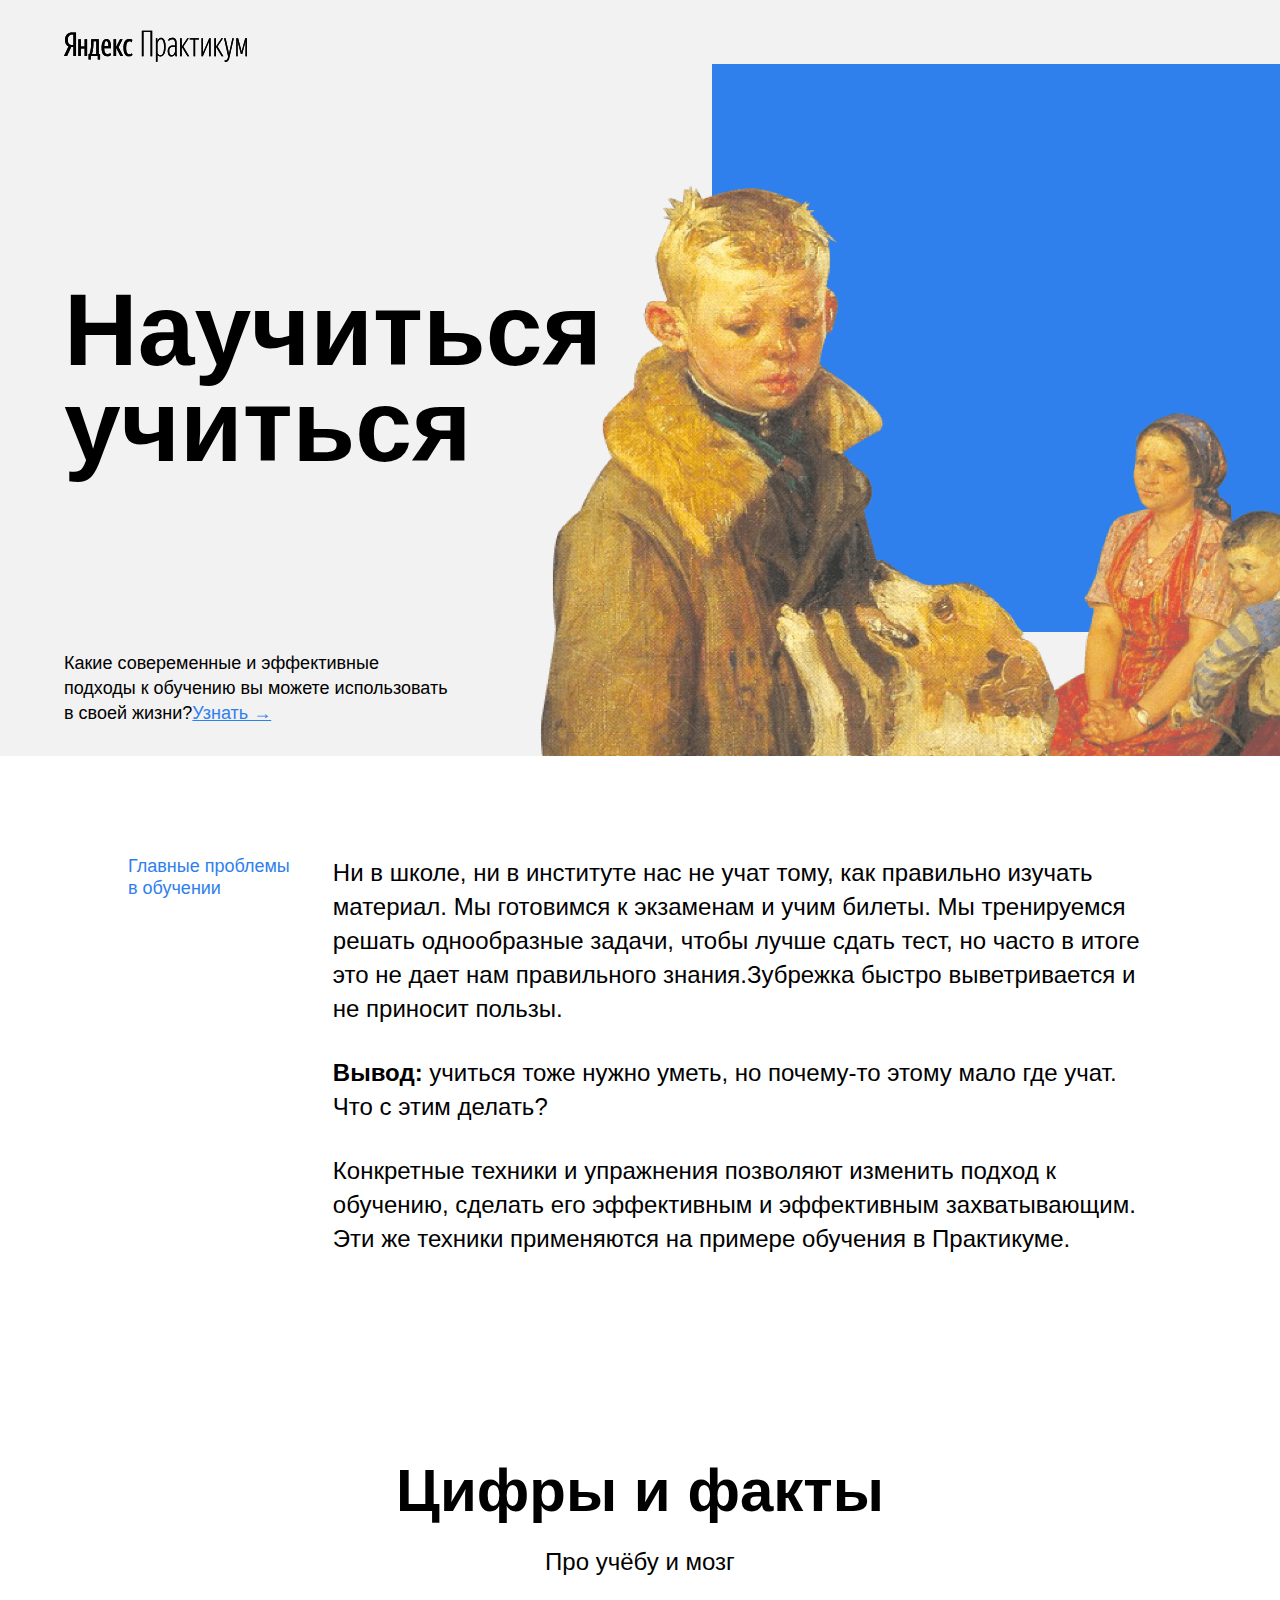
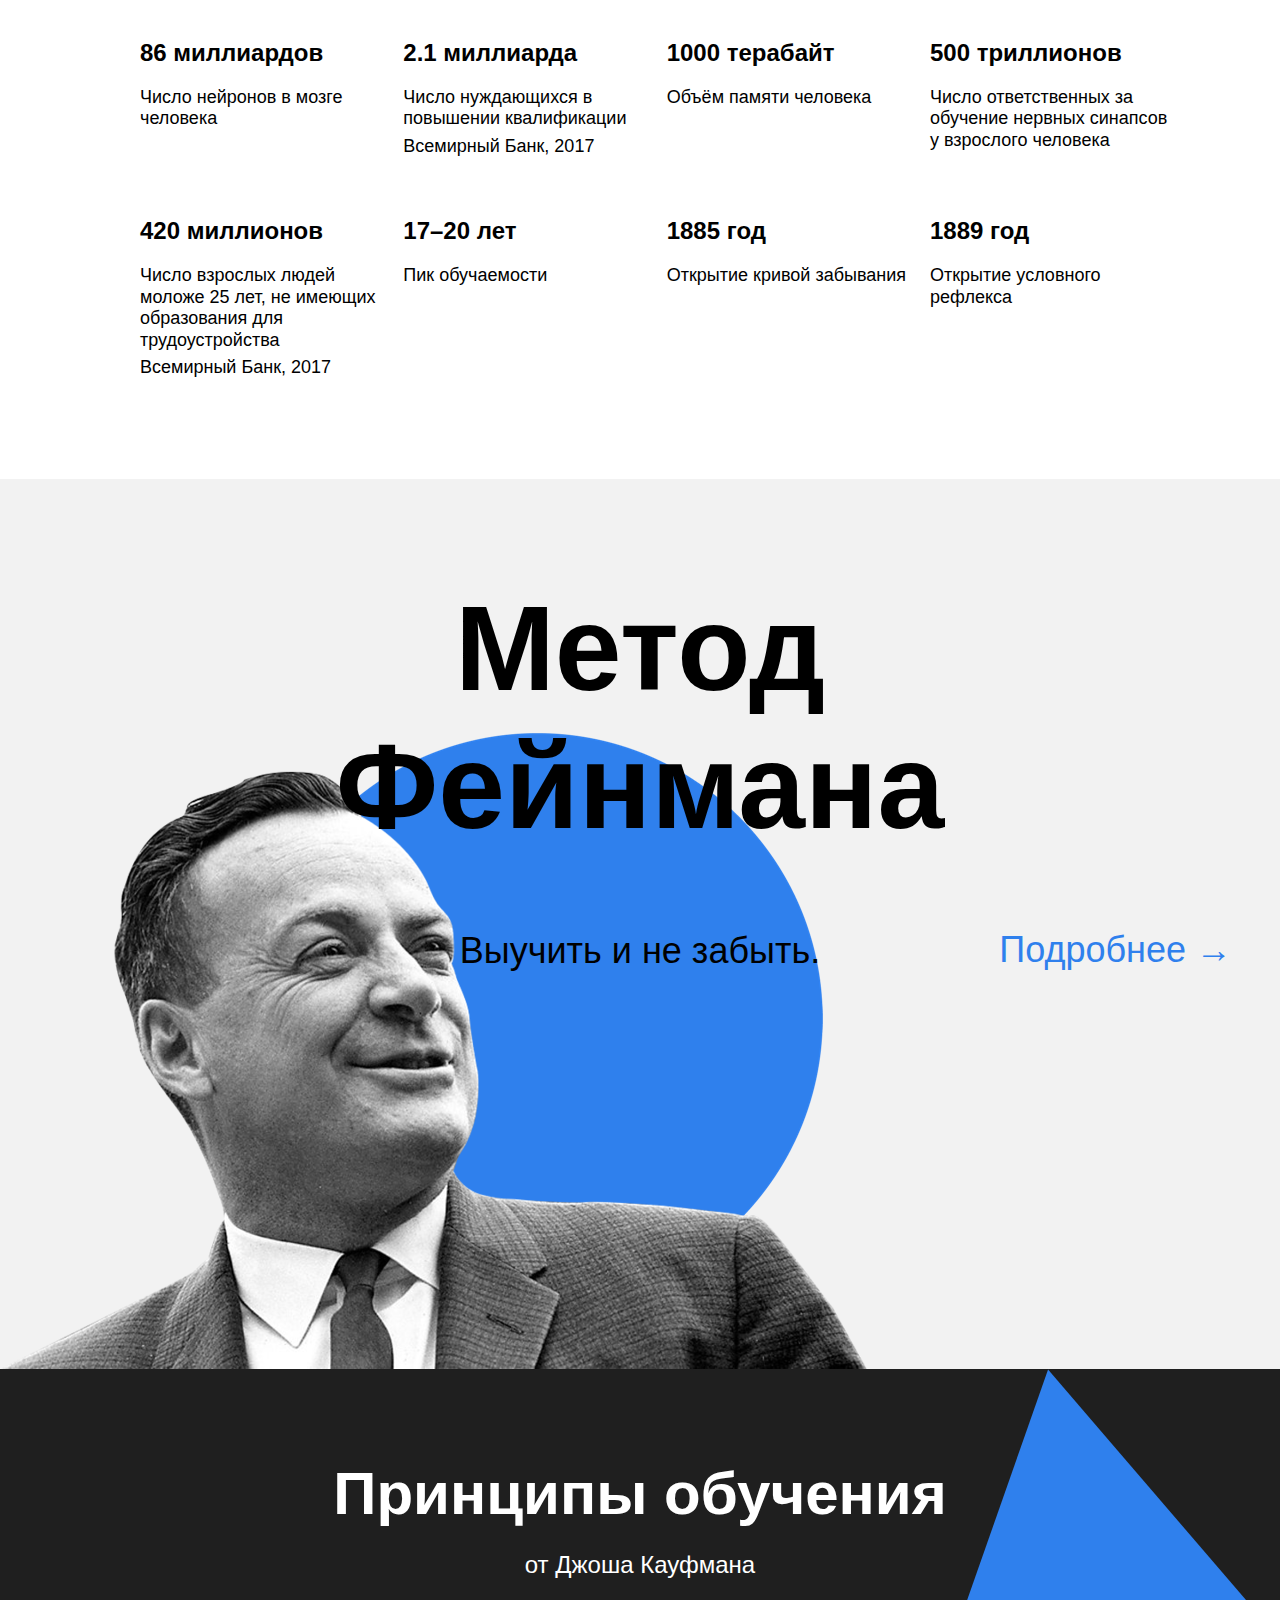
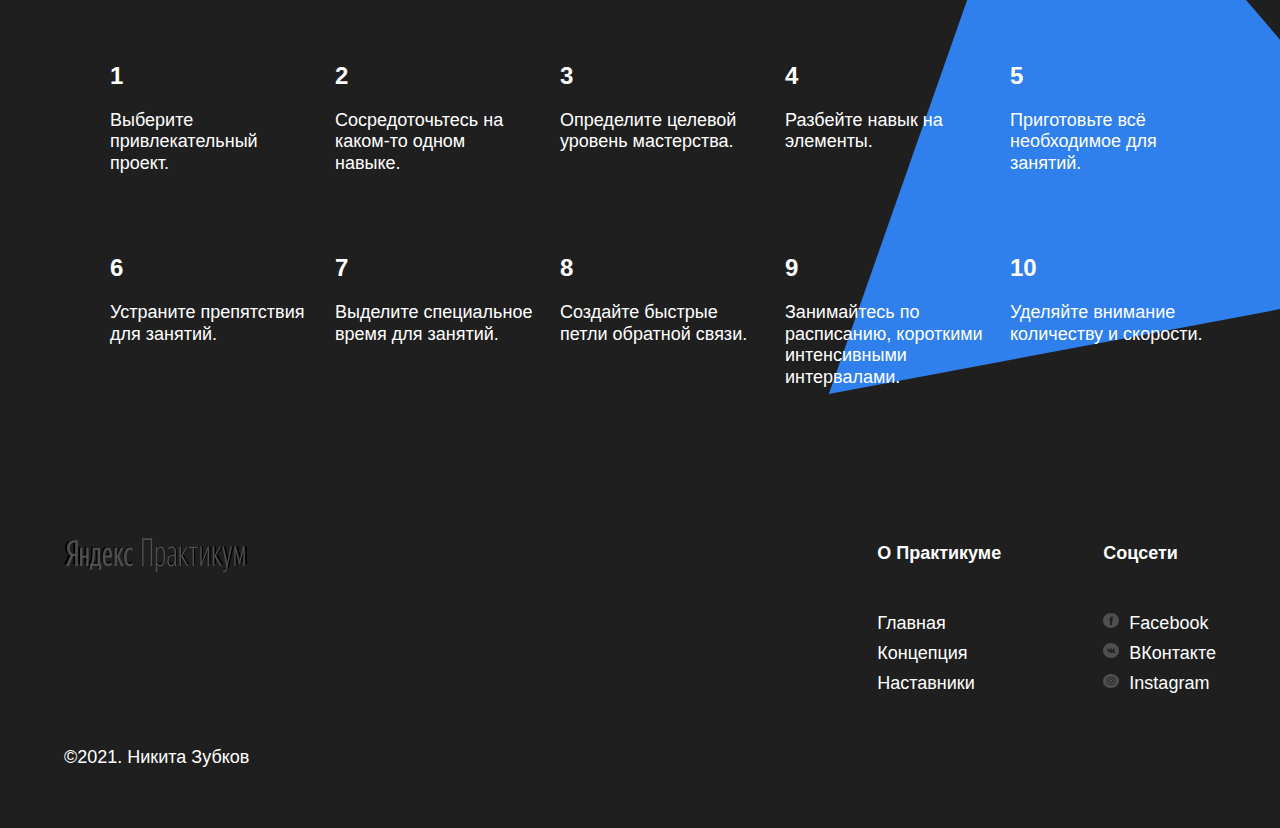
==== commit eb04fe84: "Add files via upload" ====
--- a/index.html
+++ b/index.html
@@ -11,7 +11,7 @@
   <div class="page">
     <!-- Шапка сайта - Блок header -->
     <header class="header">
-      <div><img class="logo logo_place_header" src="./images/logo_place_header.svg" alt ="логотип Яндекс практикум"></div>
+      <img class="logo logo_place_header" src="./images/logo_place_header.svg" alt ="логотип Яндекс практикум">
       <h1 class="header__title"> Научиться учиться </h1>
       <p class="header__subtitle"> Какие совеременные и эффективные подходы к обучению вы можете использовать в своей жизни?<a class="header__link" href="#" rel="noopener"> Узнать →</a></p>
       <img class="header__main-illustration" src="./images/header-image.png" alt ="картина опять двойка">
@@ -22,7 +22,7 @@
       <!-- Секция 1 - Блок description -->
     <section class="description" aria-label="Главные проблемы в обучении">
       <div class="two-columns">
-          <p class="two-columns__brief"> Главные проблемы в обучении </p>
+          <h2 class="two-columns__brief"> Главные проблемы в обучении </h2>
           <div class="two-columns__main-text">
             <p class = " two-columns__paragraph"> Ни в школе, ни в институте нас не учат тому, как правильно
       изучать материал. Мы готовимся к экзаменам и учим билеты. Мы тренируемся решать однообразные задачи, 
@@ -38,8 +38,8 @@
     </section>
       <!-- Секция 2 - Блок digits -->
     <section class="digits">
-        <h2 class="digits-title">Цифры и факты</h2>
-        <p class="digits-subtitle">Про учёбу и мозг</p>
+        <h2 class="section-title">Цифры и факты</h2>
+        <p class="section-subtitle">Про учёбу и мозг</p>
         <ul class="table">
           <li class="table__cell">
             <h3 class="table__heading">86 миллиардов</h3>
@@ -152,9 +152,9 @@
         <nav class="footer__column footer__column_content_social">
           <h3 class="footer__column-heading">Соцсети</h3>
           <ul class="footer__column-links">
-            <li><a class="footer__column-link" href="#" target="_blank" lang="en" rel="noopener"><img class="footer__social-icon" src="./images/facebook_color_white.svg" alt="Facebook">Facebook</a></li>
+            <li><a class="footer__column-link" href="#" target="_blank" lang="en" rel="noopener"><img class="footer__social-icon" src="./images/facebook_color_white.svg" alt="Фэйсбук">Facebook</a></li>
             <li><a class="footer__column-link" href="#" target="_blank" rel="noopener"><img class="footer__social-icon" src="./images/vk_color_white.svg" alt="ВКонтакте">ВКонтакте</a></li>
-            <li><a class="footer__column-link" href="#" target="_blank" lang="en" rel="noopener"><img class="footer__social-icon" src="./images/instagram_color_white.svg" alt="Instagram">Instagram</a></li>
+            <li><a class="footer__column-link" href="#" target="_blank" lang="en" rel="noopener"><img class="footer__social-icon" src="./images/instagram_color_white.svg" alt="Инстаграм">Instagram</a></li>
           </ul>
         </nav>
       </div>
--- a/styles/style.css
+++ b/styles/style.css
@@ -1,29 +1,20 @@
 .page {  
   min-width: 1100px;
-  /* мы ещё не умеем делать мобильную версию сайта, */
-  /* поэтому выше установлена минимальная ширина страницы */
   max-width: 1600px;
-  /* выше установили ограничение по максимальной ширине */
   margin: 0 auto;
-  /* выше для экранов больше 1600px отцентрировали весь контент */
   font-family: 'Helvetica Neue', Arial, sans-serif;
 }
-/* шапка */
+
 .header {
+  background-color: #f2f2f2;
   height: 100vh;
+  max-height: 756px;
   min-height: 600px;
-  max-height: 756px;
-  background-color:#F2F2F2;
-  display:flex;
+  display: flex;
+  align-items: center;
   position: relative;
-  margin-bottom:100px;
-  overflow:hidden;
-  background-attachment: #f2f2f2;
-}
-.page: {
-  min-width: 1100px;
-  max-width: 1600px;
-
+  z-index: 1;
+  overflow: hidden;
 }
 .logo {
   background-image:url(../images/logo_place_header.svg);
@@ -36,26 +27,26 @@
   width:183px;
   height:32px;
   overflow:hidden;
+  z-index: 1;
 }
 .header__title {
-  text-align: left;
-  position: relative;
-  width:730px;
-  font-size:102px;
-  line-height:96px;
-  margin-left:64px;
-  font-weight: bold;
-  margin-top:auto;
-  margin-bottom:auto;
-  display:inline-block;
+  margin: 0;
+  font-size: 102px;
+  font-weight: 700;
+  line-height: 96px;
+  margin-left: 64px;
+  max-width: 730px;
+  z-index: 1;
 }
 .header__subtitle {
-  position: absolute;
-  bottom:30px;
-  left:64px;
-  width:388px;
-  line-height:25px;
-  font-size:18px;
+  max-width: 388px;
+  left: 64px;
+  bottom: 30px;
+  font-size: 18px;
+  line-height: 25px;
+  position: absolute;
+  margin: 0;
+  z-index: 1;
 }
 /* ссылка в шапке */
 .header__link {
@@ -69,9 +60,8 @@
   width:765px;
   height:608px;
   z-index:1;
-  max-width:50%;
-}
-/* ниже мы привели пример двух селекторов, чтобы вы вспомнили запись элемента */
+}
+
 .header__square-pic {
   height: 568px;
   width: 568px;
@@ -84,7 +74,6 @@
 /* контент */
 .description {
   margin-top:100px;
-  margin-bottom:100px;
 }
 
 .two-columns__span-accent {
@@ -106,10 +95,12 @@
 }
 
 .two-columns__brief {
-  flex-basis: 175px;
-  color: #2F80ED;
-  line-height:1.2;
-  font-size:18px;
+  color: #2f80ed;
+  font-size: 18px;
+  font-weight: normal;
+  line-height: 1.2;
+  max-width: 175px;
+  margin: 0;
 }
 
 .two-columns__main-text {
@@ -121,10 +112,13 @@
 }
 
 .two-columns__paragraph{
-  font-size:24px;
-  line-height:34px;
-  margin-top:30px;
-  margin-bottom:30px;
+  font-size: 24px;
+  line-height: 34px;
+  margin: 30px 0 0;
+}
+
+.two-columns__paragraph:first-of-type{
+  margin-top: 0;
 }
 /* блок digits */
 .digits {
@@ -133,7 +127,7 @@
   flex-direction: column;
   margin: 100px;
 }
-.digits-title {
+.section-title {
   line-height: 1.15;
   font-size: 60px;
   font-weight: bold;
@@ -141,7 +135,7 @@
   margin-top: 100px;
   margin-bottom: 0px;
 }
-.digits-subtitle {
+.section-subtitle {
   margin: 0;
   margin-top: 20px;
   width: 60%;
@@ -158,7 +152,7 @@
   flex-wrap: wrap;
   justify-content: space-between;
   align-content: space-between;
-  margin: 0 auto;
+  margin: 0 auto 0;
 }
 .table__cell {
   width: 250px;
@@ -182,7 +176,7 @@
 }
 /* блок feynman */
 .feynman {
-  height: 790px;
+  min-height: 790px;
   position: relative;
   background-image: url(../images/feynman.png);
   background-repeat: no-repeat;
@@ -192,7 +186,7 @@
   display: flex;
   flex-direction: column;
   align-items: center;
-  padding-top: 80px;
+  padding-top: 100px;
 }
 .feynman__title {
   width: 648px;
@@ -204,9 +198,8 @@
   font-weight: bold;
 }
 .feynman__subtitle {
-  margin: 0;
-  padding: 0;
-  margin-top: 70px;
+  padding: 0;
+  margin: 70px 0 0;
   text-align: center;
   line-height: 51px;
   font-size: 36px;
@@ -334,13 +327,11 @@
   font-weight: normal;
 }
 .footer__column-heading {
-  margin: 0;
-  margin-bottom: 20px;
-  padding: 0;
-  color: white;
+  color: #fff;
+  font-size: 18px;
   line-height: 30px;
-  font-size: 18px;
-  font-weight: bold;
+  font-weight: 700;
+  margin: 0 0 20px;
 }
 .footer__column-links {
   display: flex;
